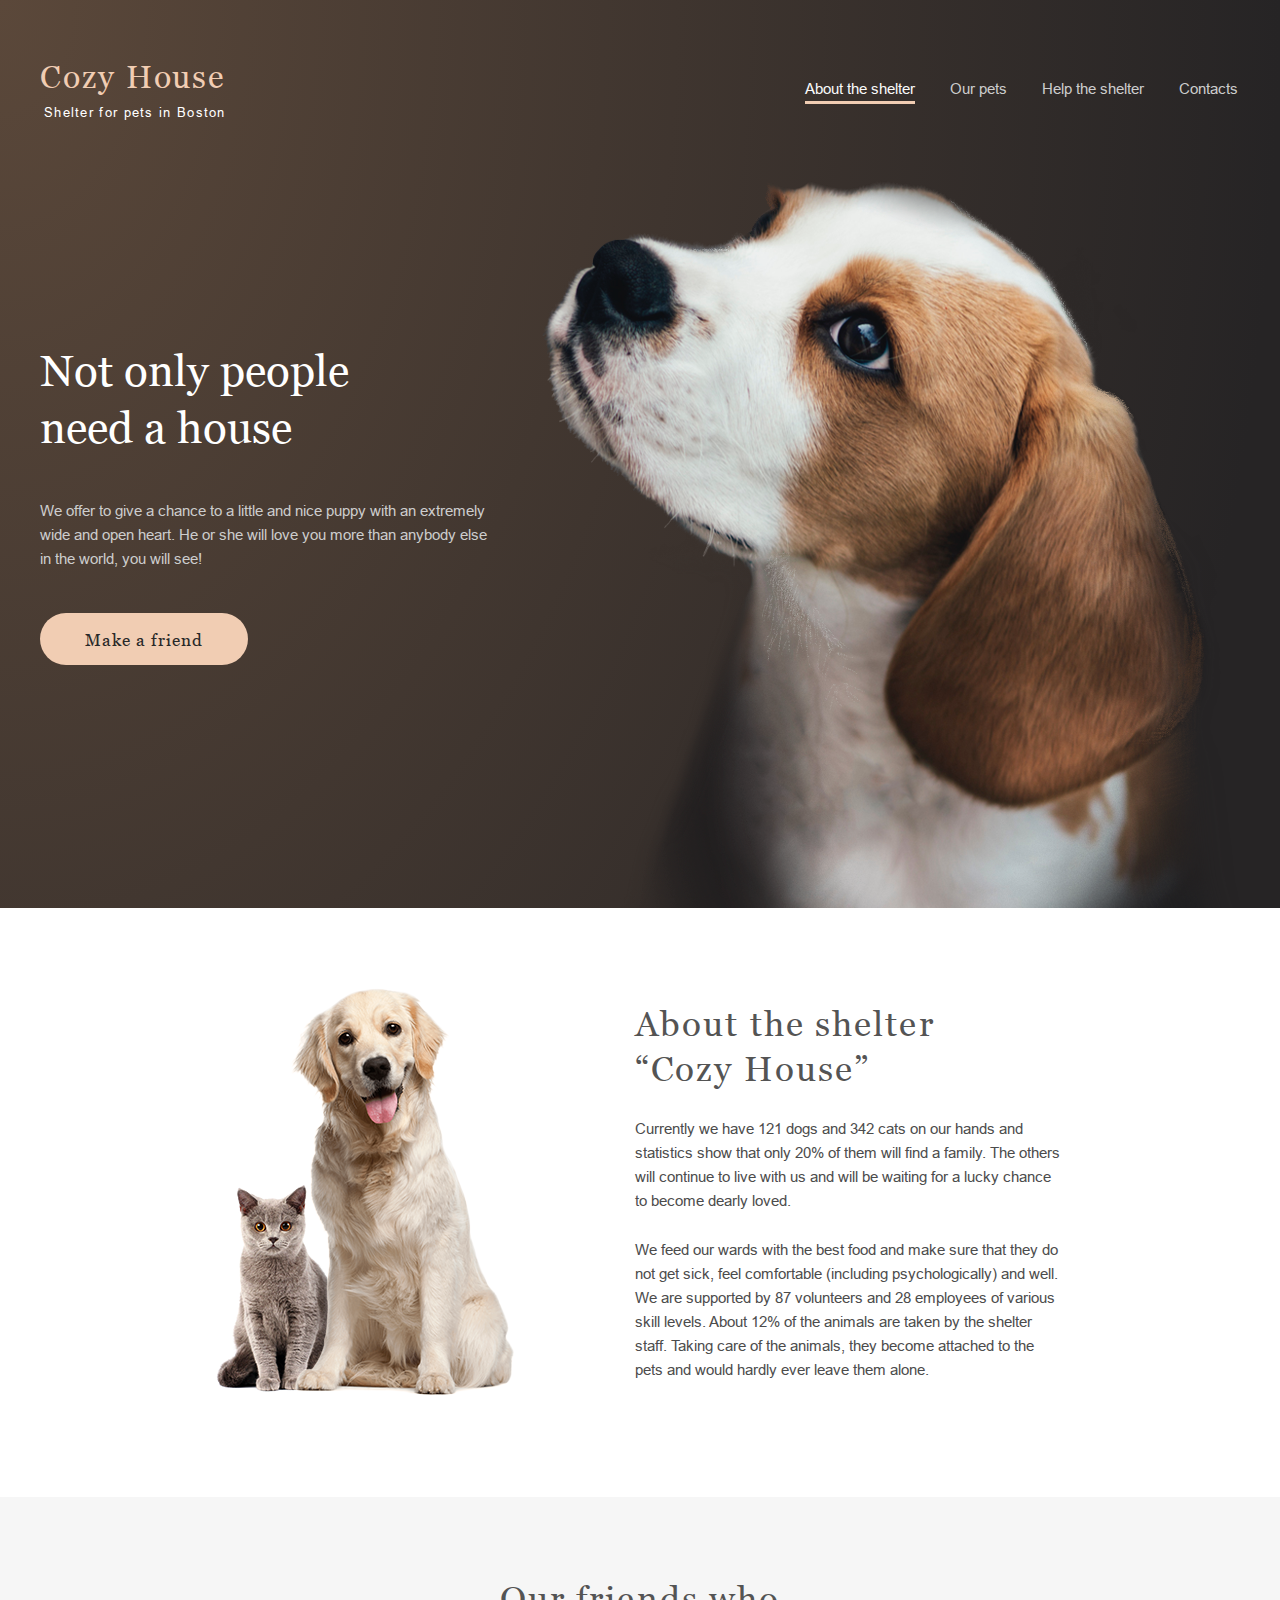
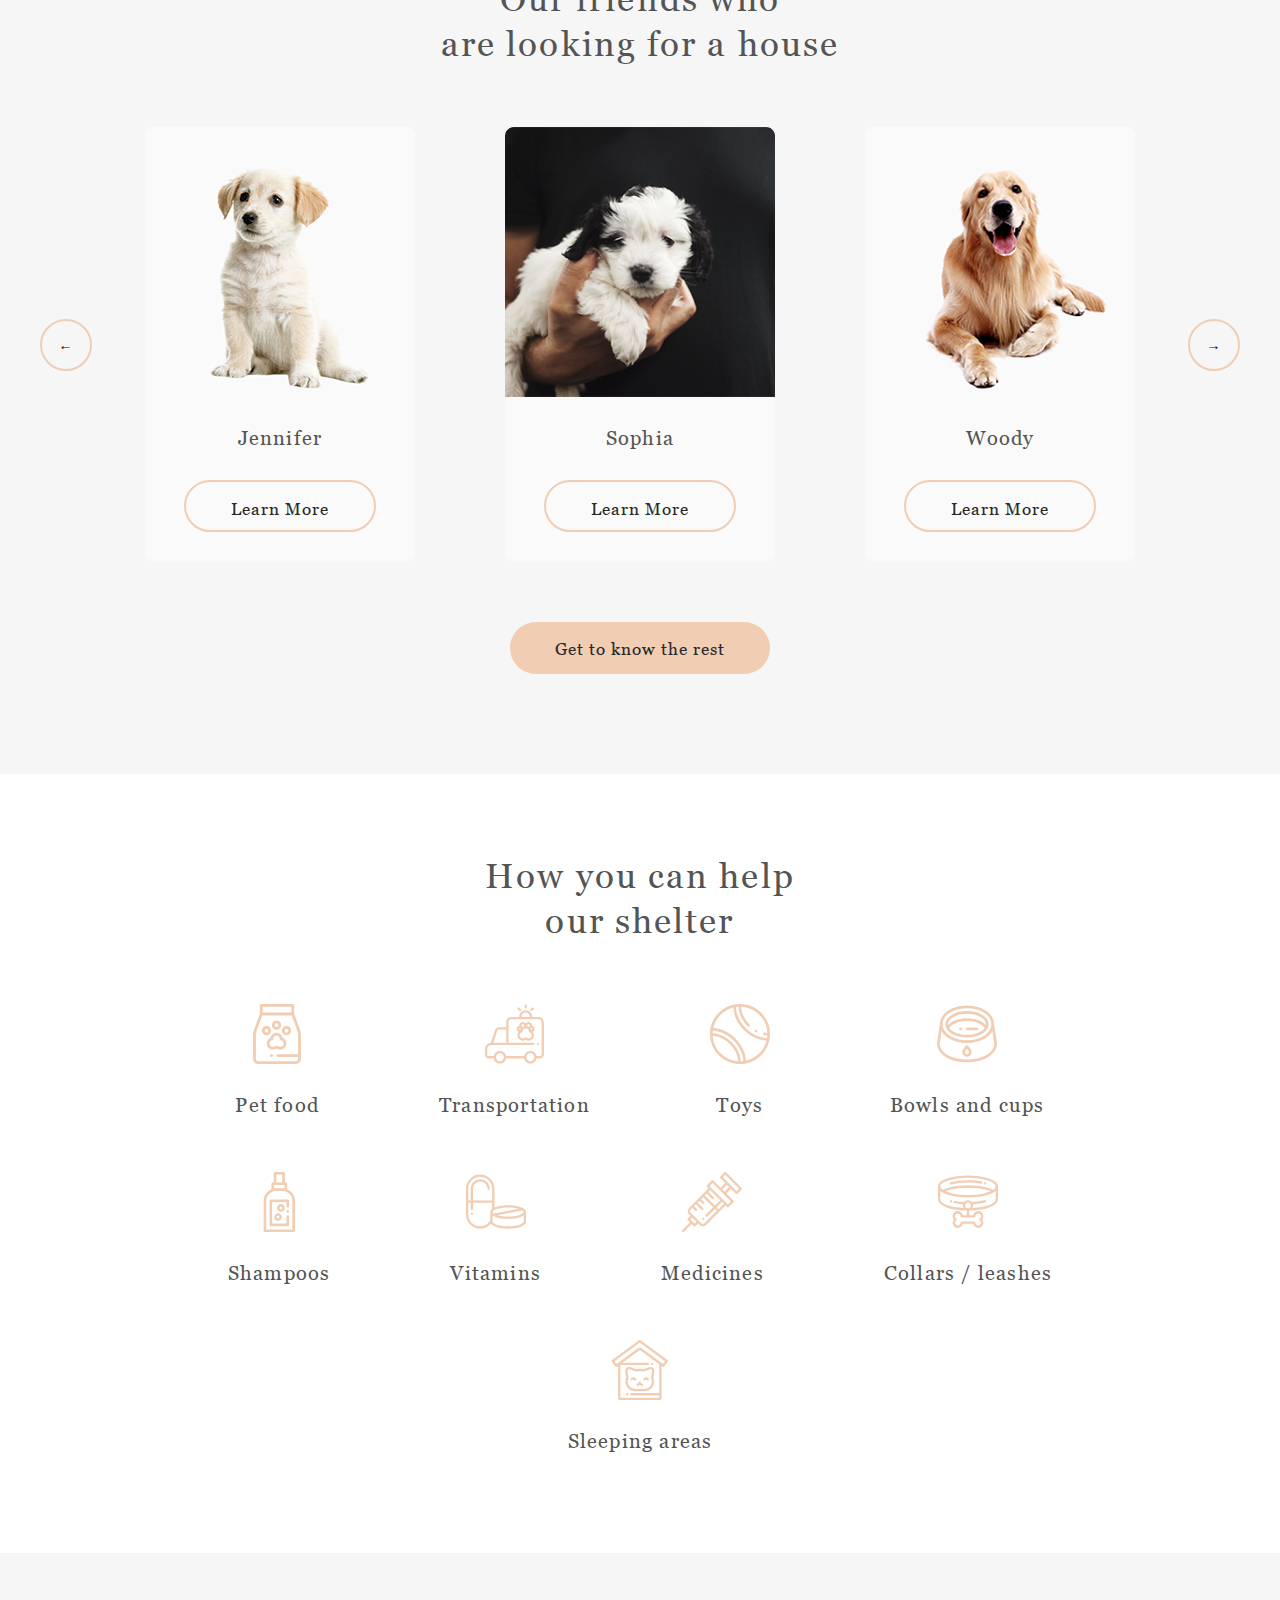
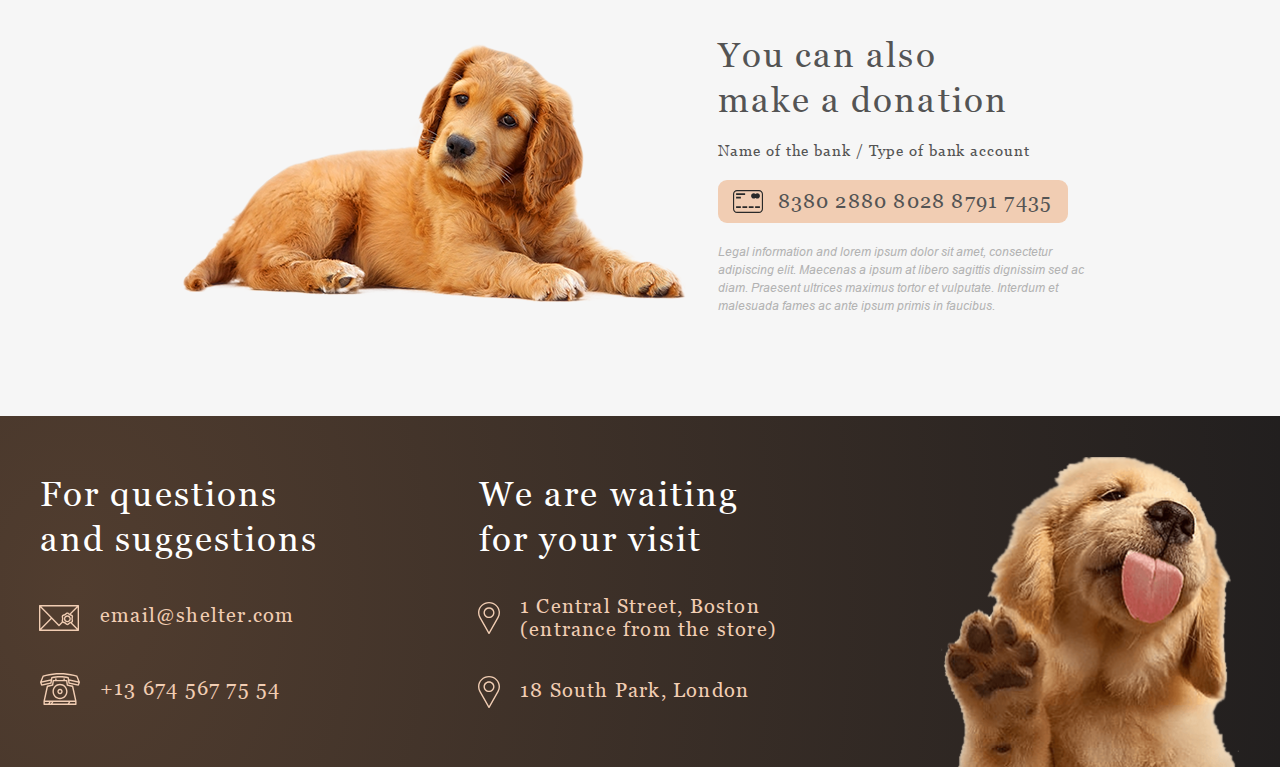
==== pages/main/index.html @ a03a04ea "feat: add style for slider" ====
<!doctype html>
<html lang="en">
<head>
    <meta charset="UTF-8">
    <meta name="viewport" content="width=device-width, initial-scale=1.0">
    <title>Shelter</title>
    <link rel="shortcut icon" href="../../assets/favicon.ico" type="image/x-icon">
    <link rel="stylesheet" href="../../SCSS/main.css">
</head>
<body>
<div class="page">
    <header class="header">
        <div class="logo">
            <a href="./index.html">
                <h1 class="logo__title">Cozy House</h1>
                <p class="logo__subtitle">Shelter for pets in Boston</p>
            </a>
        </div>
        <div class="burger">
            <span></span>
        </div>
        <nav class="nav-menu">
            <ul class="nav-menu__list">
                <li class="nav-menu__item paragraph-l nav-menu__item_active">
                    <a href="#"><p class="paragraph-l paragraph-mobile-menu">About the shelter</p></a>
                </li>
                <li class="nav-menu__item paragraph-l">
                    <a href="../pets/index.html"><p class="paragraph-l paragraph-mobile-menu">Our pets</p></a>
                </li>
                <li class="nav-menu__item paragraph-l">
                    <a href="#help-shelter"><p class="paragraph-l paragraph-mobile-menu">Help the shelter</p></a>
                </li>
                <li class="nav-menu__item paragraph-l">
                    <a href="#contacts"><p class="paragraph-l paragraph-mobile-menu">Contacts</p></a>
                </li>
            </ul>
        </nav>
    </header>
    <main class="main">
        <section class="not-only start-screen">
            <div class="wrapper not-only__container layout-2-column">
                <div class="content">
                    <h2 class="heading h3-mobile">Not only people<br>need a house</h2>
                    <p class="subheading paragraph-l">We offer to give a chance to a little and nice
                        puppy
                        with an extremely
                        wide and open heart. He or she will love you more than anybody else in the world, you will
                        see!</p>
                    <button onclick="window.location.href='../pets/index.html'" class="button">Make a friend</button>
                </div>
                <img src="../../assets/images/start-screen-puppy.png" alt="puppy" class="not-only__puppy"></div>
        </section>
        <section class="about" id="about">
            <div class="wrapper container layout-2-column">
                <img src="../../assets/images/about-pets.png" alt="pets" class="about__pets">
                <div class="content">
                    <h3 class="heading h3-mobile">About the shelter<br>“Cozy House”</h3>
                    <p class="subheading paragraph-l">Currently we have 121 dogs and 342 cats on our hands and
                        statistics show that only 20% of them will find a family. The others will continue to live with
                        us and will be waiting for a lucky chance to become dearly loved.</p>
                    <p class="subheading paragraph-l">We feed our wards with the best food and make sure that
                        they do not get sick, feel comfortable (including psychologically) and well. We are supported by
                        87 volunteers and 28 employees of various skill levels. About 12% of the animals are taken by
                        the shelter staff. Taking care of the animals, they become attached to the pets and would hardly
                        ever leave them alone.</p>
                </div>
            </div>
        </section>
        <section class="pets" id="our-pets">
            <div class="wrapper content">
                <h3 class="heading h3-mobile">Our friends who <br>are looking for a house</h3>
                <div class="slider">
                    <button class="arrow-left switch">←</button>
                    <div class="pets-container">
                        <div class="pets-cards"></div>
                    </div>
                    <button class="arrow-right switch">→</button>
                </div>
                <button onclick="window.location.href='../pets/index.html'" class="button">Get to know the rest</button>
            </div>
        </section>
        <section class="help">
            <div class="wrapper content" id="help-shelter">
                <h3 class="heading h3-mobile">How you can help
                    our shelter</h3>
                <ul class="help__list">
                    <li class="help__item">
                        <img src="../../assets/icons/pet-food.svg" alt="Pet foo" class="help__item-icon">
                        <h4 class="help__item-title">Pet food</h4>
                    </li>
                    <li class="help__item">
                        <img src="../../assets/icons/transportation.svg" alt="Transportation" class="help__item-icon">
                        <h4 class="help__item-title">Transportation</h4>
                    </li>
                    <li class="help__item">
                        <img src="../../assets/icons/toys.svg" alt="Toys" class="help__item-icon">
                        <h4 class="help__item-title">Toys</h4>
                    </li>
                    <li class="help__item">
                        <img src="../../assets/icons/bowls-and-cups.svg" alt="Bowls and cups" class="help__item-icon">
                        <h4 class="help__item-title">Bowls and cups</h4>
                    </li>
                    <li class="help__item">
                        <img src="../../assets/icons/shampoos.svg" alt="Shampoos" class="help__item-icon">
                        <h4 class="help__item-title">Shampoos</h4>
                    </li>
                    <li class="help__item">
                        <img src="../../assets/icons/vitamins.svg" alt="Vitamins" class="help__item-icon">
                        <h4 class="help__item-title">Vitamins</h4>
                    </li>
                    <li class="help__item">
                        <img src="../../assets/icons/medicines.svg" alt="Medicines" class="help__item-icon">
                        <h4 class="help__item-title">Medicines</h4>
                    </li>
                    <li class="help__item">
                        <img src="../../assets/icons/collars-or-leashes.svg" alt="Collars / leashes"
                             class="help__item-icon">
                        <h4 class="help__item-title">Collars / leashes</h4>
                    </li>
                    <li class="help__item">
                        <img src="../../assets/icons/sleeping-area.svg" alt="Sleeping areas" class="help__item-icon">
                        <h4 class="help__item-title">Sleeping areas</h4>
                    </li>
                </ul>
            </div>
        </section>
        <section class="donation">
            <div class="wrapper container layout-2-column">
                <img src="../../assets/images/donation-dog.png" alt="dog" class="donation__puppy">
                <div class="content">
                    <h3 class="heading h3-mobile">You can also make a donation</h3>
                    <h5 class="subheading">Name of the bank / Type of bank account</h5>
                    <a href="#">
                        <div class="credit-card">
                            <img src="../../assets/icons/credit-card.svg" alt="credit-card" class="credit-card__svg">
                            <h4 class="credit-card__number">8380 2880 8028 8791 7435</h4>
                        </div>
                    </a>
                    <p class="description paragraph-s">Legal information and lorem ipsum dolor sit amet,
                        consectetur adipiscing elit. Maecenas a ipsum at libero sagittis dignissim sed ac diam. Praesent
                        ultrices maximus tortor et vulputate. Interdum et malesuada fames ac ante ipsum primis in
                        faucibus.</p>
                </div>
            </div>
        </section>
    </main>
    <footer class="footer">
        <div class="wrapper container">
            <div class="contacts" id="contacts">
                <h3 class="title h3-mobile">For questions and suggestions</h3>
                <a href="mailto:email@shelter.com" class="mail__address">
                    <div class="mail">
                        <h4 class="mail__address-text">email@shelter.com</h4>
                    </div>
                </a>
                <a href="tel:+136745677554" class="phone__number">
                    <div class="phone">
                        <h4 class="phone__number-text">+13 674 567 75 54</h4>
                    </div>
                </a>
            </div>
            <div class="locations">
                <h3 class="title h3-mobile">We are waiting for your visit</h3>
                <a href="https://www.google.by/maps/place/1+Central+St,+Boston,+MA+02109,+USA/@42.3585519,-71.056915,17z/data=!3m1!4b1!4m5!3m4!1s0x89e370868bc2ce7b:0x82fa7db94f5fea9e!8m2!3d42.3585519!4d-71.0547263"
                   target="_blank">
                    <div class="boston">
                        <h4 class="address">1 Central Street, Boston (entrance from the store)</h4>
                    </div>
                </a>
                <a href="https://www.google.by/maps/place/South+Park+Court,+18+S+Park+Rd,+London+SW19+8TD,+UK/@51.4202192,-0.2023407,17z/data=!3m1!4b1!4m5!3m4!1s0x487608baa7401b31:0x873a95ca58e122b2!8m2!3d51.4202192!4d-0.200152"
                   target="_blank">
                    <div class="london">
                        <h4 class="address">18 South Park, London</h4>
                    </div>
                </a>
            </div>
            <img class="footer__puppy" src="../../assets/images/footer-puppy.png" alt="puppy">
        </div>
    </footer>
</div>
<script type="module" src="script.js"></script>
</body>
</html>
---- SCSS/main.css ----
.header.our-pets .burger.burger_open span, .header.our-pets .burger.burger_open:before, .header.our-pets .burger.burger_open:after, .donation .credit-card:hover, .pets-cards .pets-card:hover .button, .header .nav-menu__item_active, .header .nav-menu__item:hover, .switch:hover, .button:hover {
  transition: all 0.3s ease-in-out;
}

* {
  padding: 0;
  margin: 0;
  border: 0;
}

*, *:before, *:after {
  -moz-box-sizing: border-box;
  -webkit-box-sizing: border-box;
  box-sizing: border-box;
}

:focus, :active {
  outline: none;
}

a:focus, a:active {
  outline: none;
}

nav, footer, header, aside {
  display: block;
}

html, body {
  height: 100%;
  width: 100%;
  line-height: 1;
  font-size: 10px;
  -ms-text-size-adjust: 100%;
  -moz-text-size-adjust: 100%;
  -webkit-text-size-adjust: 100%;
}

input, button, textarea {
  font-family: inherit;
}

input::-ms-clear {
  display: none;
}

button {
  cursor: pointer;
}

button::-moz-focus-inner {
  padding: 0;
  border: 0;
}

a, a:visited {
  text-decoration: none;
}

a:hover {
  text-decoration: none;
}

ul li {
  list-style: none;
}

img {
  vertical-align: top;
}

h1, h2, h3, h4, .switch.switch-slider, h5, h6 {
  font-size: inherit;
  font-weight: inherit;
}

@font-face {
  font-family: "Georgia Regular";
  src: url("../assets/fonts/Georgia.eot");
  src: url("../assets/fonts/Georgia.eot?#iefix") format("embedded-opentype"), url("../assets/fonts/Georgia.woff") format("woff"), url("../assets/fonts/Georgia.ttf") format("truetype");
  font-weight: normal;
  font-style: normal;
}
@font-face {
  font-family: "Arial";
  src: url("../assets/fonts/Arial-ItalicMT.eot");
  src: local("Arial Italic"), local("Arial-ItalicMT"), url("../assets/fonts/Arial-ItalicMT.eot?#iefix") format("embedded-opentype"), url("../assets/fonts/Arial-ItalicMT.woff") format("woff"), url("../assets/fonts/Arial-ItalicMT.ttf") format("truetype");
  font-weight: normal;
  font-style: italic;
}
@font-face {
  font-family: "Arial";
  src: url("../assets/fonts/ArialMT.eot");
  src: local("Arial"), local("ArialMT"), url("../assets/fonts/ArialMT.eot?#iefix") format("embedded-opentype"), url("../assets/fonts/ArialMT.woff") format("woff"), url("../assets/fonts/ArialMT.ttf") format("truetype");
  font-weight: normal;
  font-style: normal;
}
h2 {
  color: #C4C4C4;
  font-size: 4.4rem;
  font-style: normal;
  font-weight: normal;
  line-height: 130%;
}

h3 {
  color: #545454;
  font-size: 3.5rem;
  font-style: normal;
  font-weight: normal;
  line-height: 45px;
}

@media screen and (max-width: 400px) {
  .h3-mobile {
    font-size: 2.5rem;
    font-style: normal;
    font-weight: normal;
    line-height: 130%;
    text-align: center;
  }
}

h4, .switch.switch-slider {
  font-size: 2rem;
  font-style: normal;
  font-weight: normal;
  line-height: 115%;
}

h5 {
  font-size: 1.5rem;
  font-style: normal;
  font-weight: normal;
  line-height: 110%;
}

.h5-modal-window {
  font-size: 1.5rem;
  font-style: normal;
  font-weight: normal;
  line-height: 110%;
}

.paragraph-l {
  font-family: Arial, sans-serif;
  letter-spacing: 0;
  font-size: 1.5rem;
  font-style: normal;
  font-weight: normal;
  line-height: 160%;
}
@media screen and (max-width: 500px) {
  .paragraph-l {
    text-align: center;
  }
}

.paragraph-s {
  font-family: "Arial", sans-serif;
  font-style: italic;
  font-size: 1.2rem;
  font-style: italic;
  font-weight: normal;
  line-height: 150%;
}

@media screen and (max-width: 767px) {
  .paragraph-mobile-menu {
    font-size: 3.2rem;
    font-style: normal;
    font-weight: normal;
    line-height: 160%;
    font-family: "Arial", sans-serif;
  }
}

.logo__title {
  font-size: 3.2rem;
  font-style: normal;
  font-weight: normal;
  line-height: 110%;
}

.logo__subtitle {
  font-family: "Arial", sans-serif;
  letter-spacing: 0.1em;
  font-size: 1.3rem;
  font-style: normal;
  font-weight: normal;
  line-height: 15px;
}

@media screen and (max-width: 500px) {
  .credit-card {
    font-size: 15px;
    line-height: 110%;
  }
}

@media screen and (max-width: 500px) {
  .help__item-title {
    font-size: 15px;
    line-height: 110%;
  }
}

html {
  scroll-behavior: smooth;
  background: #FFFFFF;
}

.page.page-shadow:before {
  content: "";
  display: block;
  width: 100vw;
  height: inherit;
  position: absolute;
  top: 0;
  left: 0;
  z-index: 1;
  background-color: rgba(41, 41, 41, 0.6);
}

*, *:before, *:after {
  font-family: "Georgia Regular", sans-serif;
  letter-spacing: 0.06em;
}

img {
  max-width: 100%;
  height: auto;
}

a {
  color: inherit;
}

body {
  max-width: 1280px;
  margin: 0 auto;
}

.wrapper {
  margin: 0 40px;
}
@media screen and (max-width: 778px) {
  .wrapper {
    margin: 0 30px;
  }
}
@media screen and (max-width: 500px) {
  .wrapper {
    margin: 0 10px;
  }
}

.logo__title {
  color: #F1CDB3;
  margin-bottom: 10px;
}
.logo__subtitle {
  display: flex;
  justify-content: "";
  align-items: center;
  gap: 0px;
  color: #FFFFFF;
  padding-left: 4px;
}

.button {
  padding: 16px 45px;
  height: 52px;
  border-radius: 100px;
  border: 0;
  background: #F1CDB3;
  font-size: 1.7rem;
  line-height: 130%;
  letter-spacing: 0.06em;
  color: #292929;
}
.button:hover {
  background: #FDDCC4;
}

.button_transparent {
  background: rgba(255, 255, 255, 0);
  border: 2px solid #F1CDB3;
}

.switch {
  padding: 0;
  width: 52px;
  height: 52px;
  border: 2px solid #F1CDB3;
  border-radius: 100px;
  background: rgba(255, 255, 255, 0);
  font-size: 1.4rem;
}
.switch:hover {
  background: #FDDCC4;
}
.switch_active {
  cursor: default;
  background: #F1CDB3;
}
.switch_active:hover {
  background: #F1CDB3;
}
.switch_inactive {
  color: #CDCDCD;
  border-color: #CDCDCD;
  cursor: default;
}
.switch_inactive:hover {
  background: none;
}

.header {
  position: absolute;
  display: flex;
  justify-content: space-between;
  align-items: center;
  gap: 0px;
  max-width: 1200px;
  width: calc(100% - 60px);
  margin: 60px 0 0 40px;
  color: #CDCDCD;
}
@media screen and (max-width: 767px) {
  .header {
    width: calc(100% - 63px);
  }
}
.header .logo {
  z-index: 10;
}
.header .burger {
  display: none;
}
@media screen and (max-width: 768px) {
  .header {
    margin: 30px 0 30px 30px;
  }
}
@media screen and (max-width: 767px) {
  .header .burger {
    display: block;
    position: relative;
    width: 30px;
    height: 22px;
    z-index: 50;
    cursor: pointer;
    transition: all 0.3s ease-in-out;
  }
  .header .burger span, .header .burger:before, .header .burger:after {
    position: absolute;
    width: 100%;
    height: 2px;
    background-color: #F1CDB3;
    transition: all 0.3s ease-in-out;
  }
  .header .burger span {
    left: 0;
    top: 10px;
  }
  .header .burger:before, .header .burger:after {
    content: "";
  }
  .header .burger:before {
    top: 0;
  }
  .header .burger:after {
    bottom: 0;
  }
  .header .burger:hover:before {
    top: 2px;
  }
  .header .burger:hover:after {
    bottom: 2px;
  }
  .header .burger_open {
    transform: rotate(90deg);
  }
}
@media screen and (max-width: 500px) {
  .header {
    margin: 30px 0 30px 10px;
  }
}
@media screen and (max-width: 767px) {
  .header .nav-menu {
    position: fixed;
    top: 0;
    z-index: 3;
    right: -100%;
    max-width: 320px;
    width: 100%;
    height: 100%;
    background: #292929;
    transition: all 0.5s ease-in-out;
  }
  .header .nav-menu_open {
    right: 0;
  }
}
.header .nav-menu__list {
  display: flex;
  justify-content: "";
  align-items: "";
  gap: 35px;
  margin: 0 2px 0 0;
}
@media screen and (max-width: 768px) {
  .header .nav-menu__list {
    margin: -1px 2px 0 0;
  }
}
@media screen and (max-width: 767px) {
  .header .nav-menu__list {
    padding-top: 248px;
    flex-direction: column;
    align-items: center;
    gap: 40px;
  }
}
.header .nav-menu__item_active, .header .nav-menu__item:hover {
  color: #FAFAFA;
}
.header .nav-menu__item_active {
  border-bottom: 3px solid #F1CDB3;
}

.not-only {
  background: radial-gradient(100% 215.42% at 0% 0%, #5B483A 0%, #262425 100%), #211F20;
  padding-top: 180px;
  margin-bottom: 80px;
}
@media screen and (max-width: 1000px) {
  .not-only {
    padding-top: 150px;
  }
}
@media screen and (max-width: 500px) {
  .not-only {
    margin-bottom: 42px;
  }
}
.not-only__container {
  display: flex;
  justify-content: space-between;
  align-items: normal;
  gap: 0px;
}
@media screen and (max-width: 1000px) {
  .not-only__container {
    flex-direction: column;
    gap: 100px;
    align-items: center;
  }
}
@media screen and (max-width: 320px) {
  .not-only__container {
    gap: 110px;
  }
}
.not-only__container .content {
  margin-top: 163px;
  max-width: 460px;
}
.not-only__container .content .heading {
  color: #FFFFFF;
  letter-spacing: 0;
}
@media screen and (max-width: 1000px) {
  .not-only__container .content .heading {
    margin-left: -153px;
  }
}
@media screen and (max-width: 758px) {
  .not-only__container .content .heading {
    margin-left: 0;
  }
}
@media screen and (max-width: 320px) {
  .not-only__container .content .heading {
    letter-spacing: 0.06em;
  }
}
.not-only__container .content .subheading {
  color: #CDCDCD;
  margin: 42px 0;
}
@media screen and (max-width: 320px) {
  .not-only__container .content .subheading {
    margin: 41px 0 42px 0;
  }
}
@media screen and (max-width: 1000px) {
  .not-only__container .content {
    margin: 0;
    display: flex;
    justify-content: "";
    align-items: center;
    gap: 0px;
    flex-direction: column;
  }
}
.not-only__puppy {
  width: 58.1666666667%;
}
@media screen and (max-width: 1000px) {
  .not-only__puppy {
    margin-left: 140px;
    width: 100%;
    max-width: 569px;
    max-height: 593px;
  }
}
@media screen and (max-width: 767px) {
  .not-only__puppy {
    margin-left: 15px;
  }
}
@media screen and (max-width: 450px) {
  .not-only__puppy {
    max-width: 255px;
    max-height: 271.77px;
    margin-left: 38px;
  }
}

.about {
  margin-bottom: 90px;
}
@media screen and (max-width: 768px) {
  .about {
    margin-bottom: 100px;
  }
}
@media screen and (max-width: 500px) {
  .about {
    margin-bottom: 42.4px;
  }
}

.about .container {
  display: flex;
  justify-content: center;
  align-items: "";
  gap: 120px;
}
@media screen and (max-width: 980px) {
  .about .container {
    flex-direction: column-reverse;
    align-items: center;
    gap: 55px;
  }
}
@media screen and (max-width: 500px) {
  .about .container {
    gap: 19px;
  }
}
.about__pets {
  max-width: 300px;
  max-height: 408px;
}
@media screen and (max-width: 500px) {
  .about__pets {
    max-width: 260px;
    max-height: 353.6px;
  }
}
.about .content {
  display: flex;
  justify-content: normal;
  align-items: normal;
  gap: 0px;
  flex-direction: column;
  max-width: 430px;
  padding-top: 14px;
}
@media screen and (max-width: 850px) {
  .about .content {
    padding: 0;
  }
}
@media screen and (max-width: 320px) {
  .about .content {
    max-width: 270px;
  }
  .about .content .paragraph-l {
    text-align: justify;
  }
}
.about .heading {
  color: #545454;
  margin-bottom: 25px;
}
.about .subheading {
  color: #4C4C4C;
  margin-bottom: 25px;
}
@media screen and (max-width: 500px) {
  .about .subheading {
    margin-bottom: 22px;
  }
}

.pets {
  padding: 80px 0 100px;
  background: #F6F6F6;
}
@media screen and (max-width: 500px) {
  .pets {
    padding: 42px 0 45px;
  }
}
.pets .content {
  display: flex;
  justify-content: center;
  align-items: center;
  gap: 60px;
  flex-direction: column;
}
@media screen and (max-width: 500px) {
  .pets .content {
    gap: 41px;
  }
}
.pets .heading {
  text-align: center;
}
.pets .slider {
  width: 100%;
  display: flex;
  justify-content: space-between;
  align-items: center;
  gap: 0px;
}
@media screen and (max-width: 500px) {
  .pets .slider {
    flex-wrap: wrap;
    justify-content: center;
    row-gap: 20px;
    column-gap: 80px;
  }
  .pets .slider .pets-card {
    order: 5;
  }
  .pets .slider .arrow-left {
    order: 3;
  }
  .pets .slider .arrow-right {
    order: 4;
  }
}

.pets-container {
  position: relative;
  width: 990px;
  overflow: hidden;
}
@media screen and (max-width: 1100px) {
  .pets-container {
    width: 81.5%;
  }
}
@media screen and (max-width: 500px) {
  .pets-container {
    width: 100%;
  }
}

.pets-cards {
  display: flex;
  justify-content: space-between;
  align-items: center;
  gap: 90px;
}
@media screen and (max-width: 1100px) {
  .pets-cards {
    gap: 39px;
  }
}
@media screen and (max-width: 767px) {
  .pets-cards {
    justify-content: center;
  }
}
.pets-cards .pets-card {
  width: 270px;
  height: 435px;
  flex-shrink: 0;
  display: flex;
  justify-content: center;
  align-items: center;
  gap: 30px;
  flex-direction: column;
  background: #FAFAFA;
  border-radius: 9px;
}
@media screen and (max-width: 1100px) {
  .pets-cards .pets-card:last-child {
    display: none;
  }
}
@media screen and (max-width: 767px) {
  .pets-cards .pets-card:nth-last-child(2) {
    display: none;
  }
}
.pets-cards .pets-card:hover {
  box-shadow: 0 2px 35px 14px rgba(13, 13, 13, 0.04);
  background: #FFFFFF;
}
.pets-cards .pets-card:hover .button {
  background: #FDDCC4;
}
.pets-cards .pets-card__name {
  color: #545454;
}
.pets-cards .pets-card .button_transparent {
  margin-bottom: 30px;
}

.help .content {
  margin-top: 80px;
  margin-bottom: 100px;
  display: flex;
  justify-content: "";
  align-items: center;
  gap: 0px;
  flex-direction: column;
}
@media screen and (max-width: 500px) {
  .help .content {
    margin-top: 40px;
    margin-bottom: 42px;
  }
}
.help .heading {
  max-width: 310px;
  color: #545454;
  margin-bottom: 60px;
  text-align: center;
}
@media screen and (max-width: 500px) {
  .help .heading {
    max-width: 250px;
    margin-bottom: 42px;
  }
}
.help__list {
  display: flex;
  justify-content: center;
  align-items: normal;
  gap: 0px;
  column-gap: 120px;
  row-gap: 55px;
  flex-wrap: wrap;
  max-width: 1030px;
}
@media screen and (max-width: 1270px) {
  .help__list {
    margin: 0 15px;
  }
}
@media screen and (max-width: 850px) {
  .help__list {
    column-gap: 60px;
  }
}
@media screen and (max-width: 500px) {
  .help__list {
    gap: 30px;
    margin: 0 0 0 5px;
    justify-content: flex-start;
  }
}
.help__item {
  display: flex;
  justify-content: "";
  align-items: center;
  gap: 0px;
  flex-direction: column;
}
@media screen and (max-width: 1270px) {
  .help__item {
    width: 170px;
  }
}
@media screen and (max-width: 500px) {
  .help__item {
    width: 130px;
    height: 87px;
  }
}
.help__item-icon {
  width: 60px;
  height: 60px;
  margin-bottom: 30px;
}
@media screen and (max-width: 500px) {
  .help__item-icon {
    width: 50px;
    height: 50px;
    margin-bottom: 20px;
  }
}
.help__item-title {
  color: #545454;
}
@media screen and (max-width: 500px) {
  .help__item-title {
    font-size: 15px;
    line-height: 110%;
  }
}

.donation {
  background: #F6F6F6;
  padding-top: 80px;
  padding-bottom: 101px;
}
@media screen and (max-width: 500px) {
  .donation {
    padding-top: 40px;
    padding-bottom: 42px;
  }
}

.donation .container {
  display: flex;
  justify-content: center;
  align-items: center;
  gap: 30px;
}
@media screen and (max-width: 980px) {
  .donation .container {
    flex-direction: column-reverse;
  }
}
@media screen and (max-width: 850px) {
  .donation .container {
    gap: 60px;
  }
}
@media screen and (max-width: 500px) {
  .donation .container {
    gap: 42px;
  }
}
.donation__puppy {
  max-width: 505px;
  max-height: 261px;
}
@media screen and (max-width: 760px) {
  .donation__puppy {
    max-width: 81.25vw;
  }
}
.donation .content {
  max-width: 380px;
  display: flex;
  justify-content: "";
  align-items: "";
  gap: 20px;
  flex-direction: column;
}
@media screen and (max-width: 320px) {
  .donation .content {
    align-items: center;
  }
}
.donation .heading {
  color: #545454;
  max-width: 300px;
}
@media screen and (max-width: 320px) {
  .donation .heading {
    max-width: 225px;
    margin-left: 3px;
  }
}
.donation .subheading {
  color: #545454;
}
@media screen and (max-width: 500px) {
  .donation .subheading {
    letter-spacing: 0;
    line-height: 160%;
  }
}
.donation .credit-card {
  max-width: 350px;
  display: flex;
  justify-content: "";
  align-items: "";
  gap: 15px;
  background: #F1CDB3;
  padding: 10px 15px;
  border-radius: 9px;
}
.donation .credit-card:hover {
  background: #FDDCC4;
}
@media screen and (max-width: 500px) {
  .donation .credit-card a {
    display: flex;
    justify-content: center;
    align-items: center;
    gap: 0px;
  }
}
.donation .description {
  color: #B2B2B2;
  letter-spacing: normal;
}
@media screen and (max-width: 500px) {
  .donation .description {
    text-align: justify;
    padding: 0 5px;
    width: 290px;
  }
}

.credit-card__svg {
  width: 30px;
  height: 23px;
}
.credit-card__number {
  color: #545454;
}
@media screen and (max-width: 500px) {
  .credit-card__number {
    font-size: 15px;
    line-height: 110%;
    display: flex;
    justify-content: center;
    align-items: center;
    gap: 0px;
  }
}

.footer {
  background: radial-gradient(110.67% 538.64% at 5.73% 50%, #513D2F 0%, #1A1A1C 100%), #211F20;
  padding-top: 41px;
}
@media screen and (max-width: 850px) {
  .footer {
    padding-top: 30px;
  }
}
.footer .container {
  display: grid;
  justify-content: space-between;
  grid-template-columns: 300px 320px 300px;
  grid-template-areas: "contacts location puppy";
}
@media screen and (max-width: 990px) {
  .footer .container {
    grid-template-rows: 234px 1fr;
    grid-template-columns: 1fr 1fr;
    grid-template-areas: "contacts location" "puppy    puppy";
    justify-items: center;
    column-gap: 60px;
    row-gap: 65px;
  }
}
@media screen and (max-width: 850px) {
  .footer .container {
    padding: 0;
    margin: 0 64px;
    column-gap: 40px;
  }
}
@media screen and (max-width: 767px) {
  .footer .container {
    grid-template-rows: 208px 222px 1fr;
    grid-template-columns: 1fr;
    grid-template-areas: "contacts " "location" "puppy ";
    row-gap: 40px;
    column-gap: 0;
    margin: 0 10px;
  }
}
.footer .contacts,
.footer .locations {
  display: flex;
  flex-direction: column;
  gap: 42px;
  margin-top: 15px;
  max-height: 234px;
  max-width: 93.75vw;
}
@media screen and (max-width: 850px) {
  .footer .contacts,
.footer .locations {
    margin: 0;
    gap: 42px;
  }
}
.footer .contacts {
  grid-area: contacts;
  max-width: 300px;
}
.footer .locations {
  grid-area: location;
  gap: 33px;
  max-width: 305px;
  max-height: 218px;
}
@media screen and (max-width: 850px) {
  .footer .locations {
    gap: 32px;
  }
}
@media screen and (max-width: 500px) {
  .footer .locations {
    display: flex;
    justify-content: space-between;
    align-items: flex-start;
    gap: 0px;
  }
  .footer .locations .address {
    margin-left: 1px;
  }
}
.footer .locations .title {
  margin-left: -1px;
}
@media screen and (max-width: 320px) {
  .footer .locations .title {
    max-width: 270px;
    margin-left: 15px;
  }
}
.footer__puppy {
  max-width: 300px;
  grid-area: puppy;
}
@media screen and (max-width: 990px) {
  .footer__puppy {
    grid-column-start: span 2;
  }
}
@media screen and (max-width: 500px) {
  .footer__puppy {
    max-width: 260px;
  }
}
.footer .title {
  color: #FFFFFF;
}
.footer .mail,
.footer .phone,
.footer .boston,
.footer .london {
  display: flex;
  gap: 20px;
}
@media screen and (max-width: 320px) {
  .footer .mail,
.footer .phone,
.footer .boston,
.footer .london {
    justify-content: center;
  }
}
@media screen and (max-width: 320px) {
  .footer .boston {
    margin: -2px -2px 0 0;
  }
}
.footer .mail__address-text,
.footer .phone__number-text,
.footer .address {
  color: #F1CDB3;
  position: relative;
}
.footer .locations__icon {
  width: 22px;
  height: 32px;
}

.mail__address-text,
.phone__number-text {
  padding-left: 60px;
}
.mail__address-text:before,
.phone__number-text:before {
  content: "";
  width: 40px;
  height: 32px;
  display: inline-block;
  position: absolute;
}

@media screen and (max-width: 320px) {
  .mail__address-text {
    margin-top: 2px;
  }
}
.mail__address-text:before {
  background: url("../assets/icons/icon-email.svg") no-repeat;
  left: -1px;
  top: -2px;
}
@media screen and (max-width: 320px) {
  .mail__address-text:before {
    top: -4px;
  }
}

.phone__number-text {
  padding-top: 8px;
}
.phone__number-text:before {
  background: url("../assets/icons/icon-phone.svg") no-repeat;
  left: 0;
  top: 4px;
}
@media screen and (max-width: 320px) {
  .phone__number-text:before {
    top: 2px;
  }
}

.address {
  padding-left: 40px;
}
.address:before {
  content: "";
  background: url("../assets/icons/icon-marker.svg") no-repeat;
  width: 40px;
  height: 32px;
  display: inline-block;
  position: absolute;
  left: -2px;
  top: 7px;
}

.london .address {
  margin-top: 5px;
}
.london .address:before {
  top: -3px;
}

.header.our-pets {
  position: fixed;
  color: #545454;
  padding: 30px 40px;
  max-width: 1280px;
  width: 100%;
  background: #FFFFFF;
  margin: 0;
  top: 0;
  z-index: 2;
}
@media screen and (max-width: 768px) {
  .header.our-pets {
    padding: 30px;
  }
}
@media screen and (max-width: 767px) {
  .header.our-pets {
    color: #CDCDCD;
  }
}
@media screen and (max-width: 320px) {
  .header.our-pets {
    padding: 30px 53px 30px 10px;
  }
}
.header.our-pets .logo__title {
  color: #545454;
}
.header.our-pets .logo__subtitle,
.header.our-pets .nav-menu__item_active {
  color: #292929;
}
@media screen and (max-width: 767px) {
  .header.our-pets .nav-menu__item_active {
    color: #FAFAFA;
  }
}
.header.our-pets .nav-menu__item:hover {
  color: #292929;
}
.header.our-pets .burger span, .header.our-pets .burger:before, .header.our-pets .burger:after {
  background-color: #000000;
}
.header.our-pets .burger.burger_open span, .header.our-pets .burger.burger_open:before, .header.our-pets .burger.burger_open:after {
  background-color: #F1CDB3;
}

.main.our-pets {
  background: #F6F6F6;
  margin-top: 120px;
}
.main.our-pets .wrapper {
  display: flex;
  justify-content: center;
  align-items: center;
  flex-direction: column;
}
.main.our-pets .heading {
  text-align: center;
  padding-top: 80px;
  max-width: 400px;
  margin-bottom: 59px;
}
@media screen and (max-width: 768px) {
  .main.our-pets .heading {
    margin-bottom: 30px;
  }
}
@media screen and (max-width: 320px) {
  .main.our-pets .heading {
    padding-top: 42px;
    margin-bottom: 41px;
  }
}
.main.our-pets .content {
  padding-bottom: 100px;
}
@media screen and (max-width: 768px) {
  .main.our-pets .content {
    padding-bottom: 77px;
  }
}
@media screen and (max-width: 320px) {
  .main.our-pets .content {
    padding-bottom: 44px;
  }
}
.main.our-pets .pets-cards {
  display: flex;
  flex-wrap: wrap;
  row-gap: 30px;
  column-gap: 0;
  justify-content: space-between;
  margin-bottom: 60px;
  width: 100%;
}
@media screen and (max-width: 768px) {
  .main.our-pets .pets-cards {
    width: 82%;
    margin: 0 auto 40px;
  }
  .main.our-pets .pets-cards .pets-card:nth-last-child(2) {
    display: none;
  }
}
@media screen and (max-width: 758px) {
  .main.our-pets .pets-cards {
    justify-content: center;
  }
}
@media screen and (max-width: 320px) {
  .main.our-pets .pets-cards .pets-card:nth-last-child(3),
.main.our-pets .pets-cards .pets-card:nth-last-child(4),
.main.our-pets .pets-cards .pets-card:nth-last-child(5) {
    display: none;
  }
}
.main.our-pets .slider-navigation {
  display: flex;
  justify-content: center;
  gap: 20px;
}
@media screen and (max-width: 400px) {
  .main.our-pets .slider-navigation {
    gap: 10px;
  }
}

/*# sourceMappingURL=main.css.map */
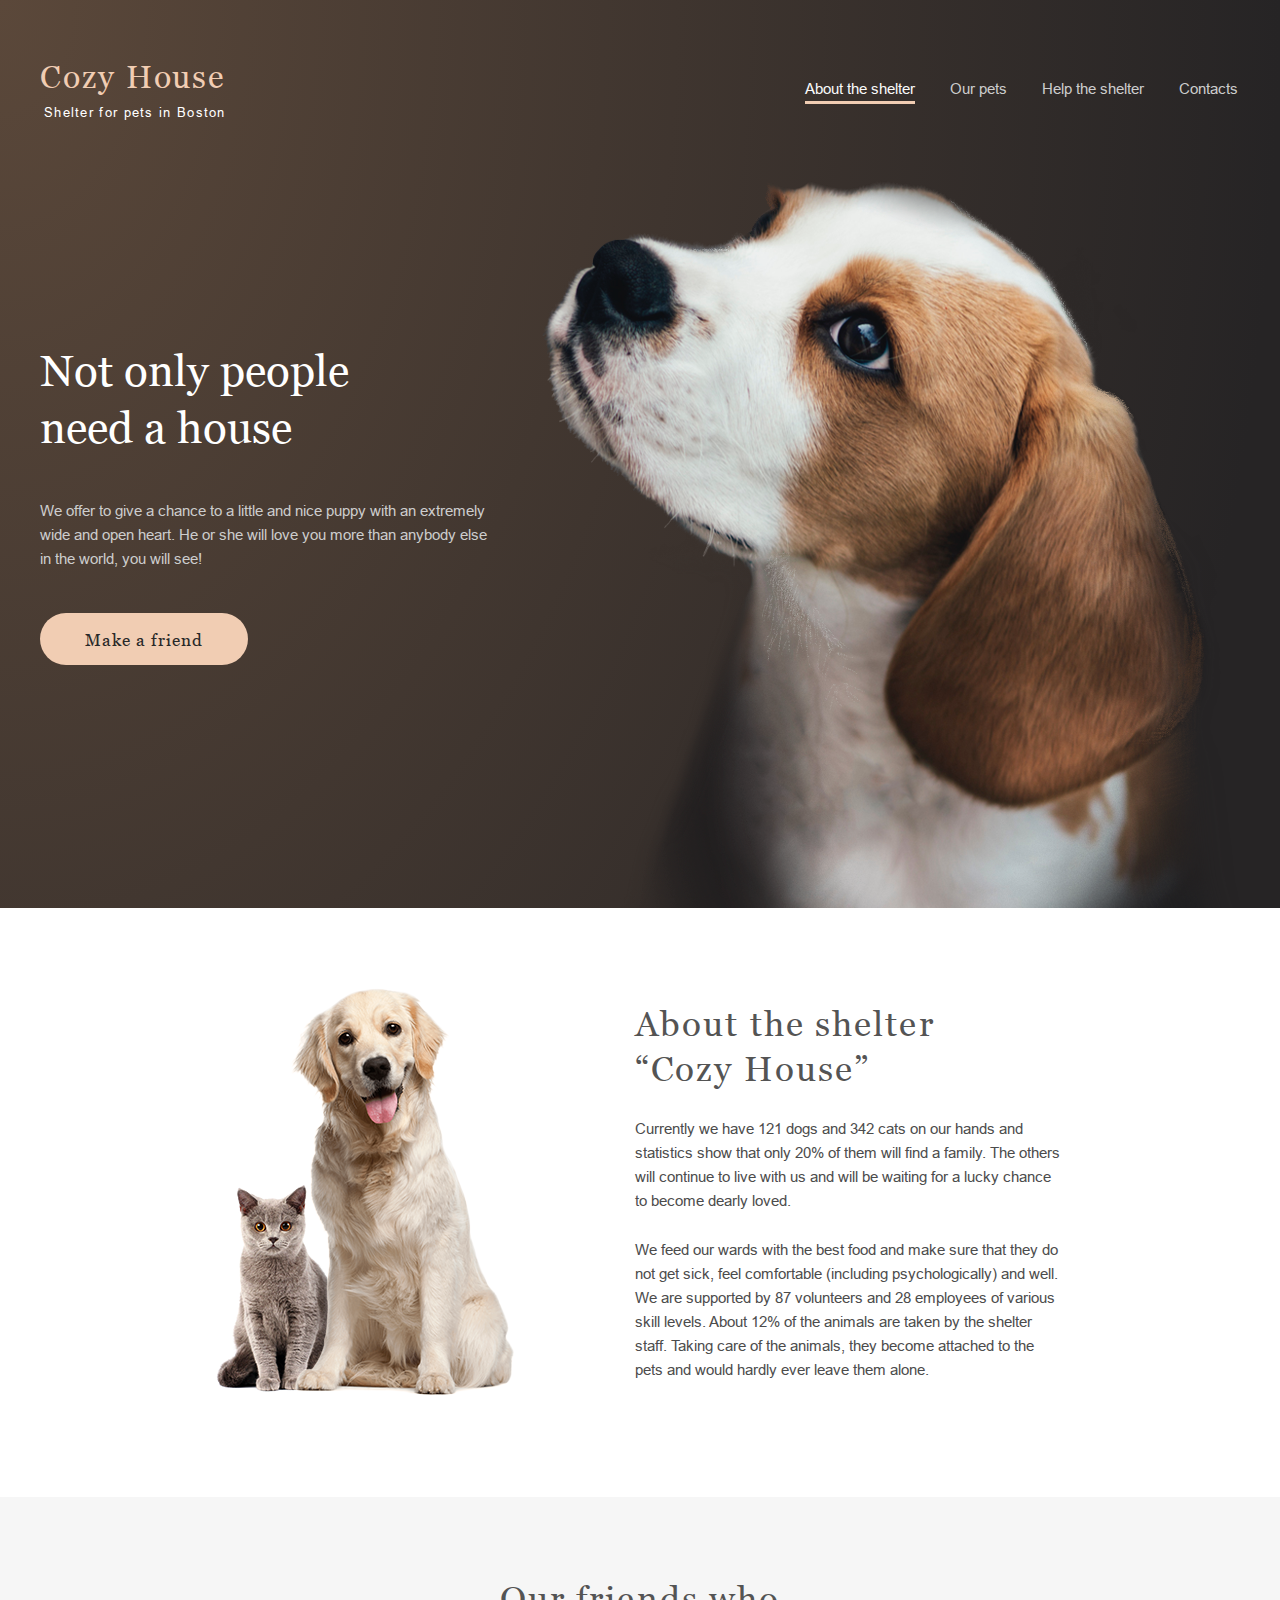
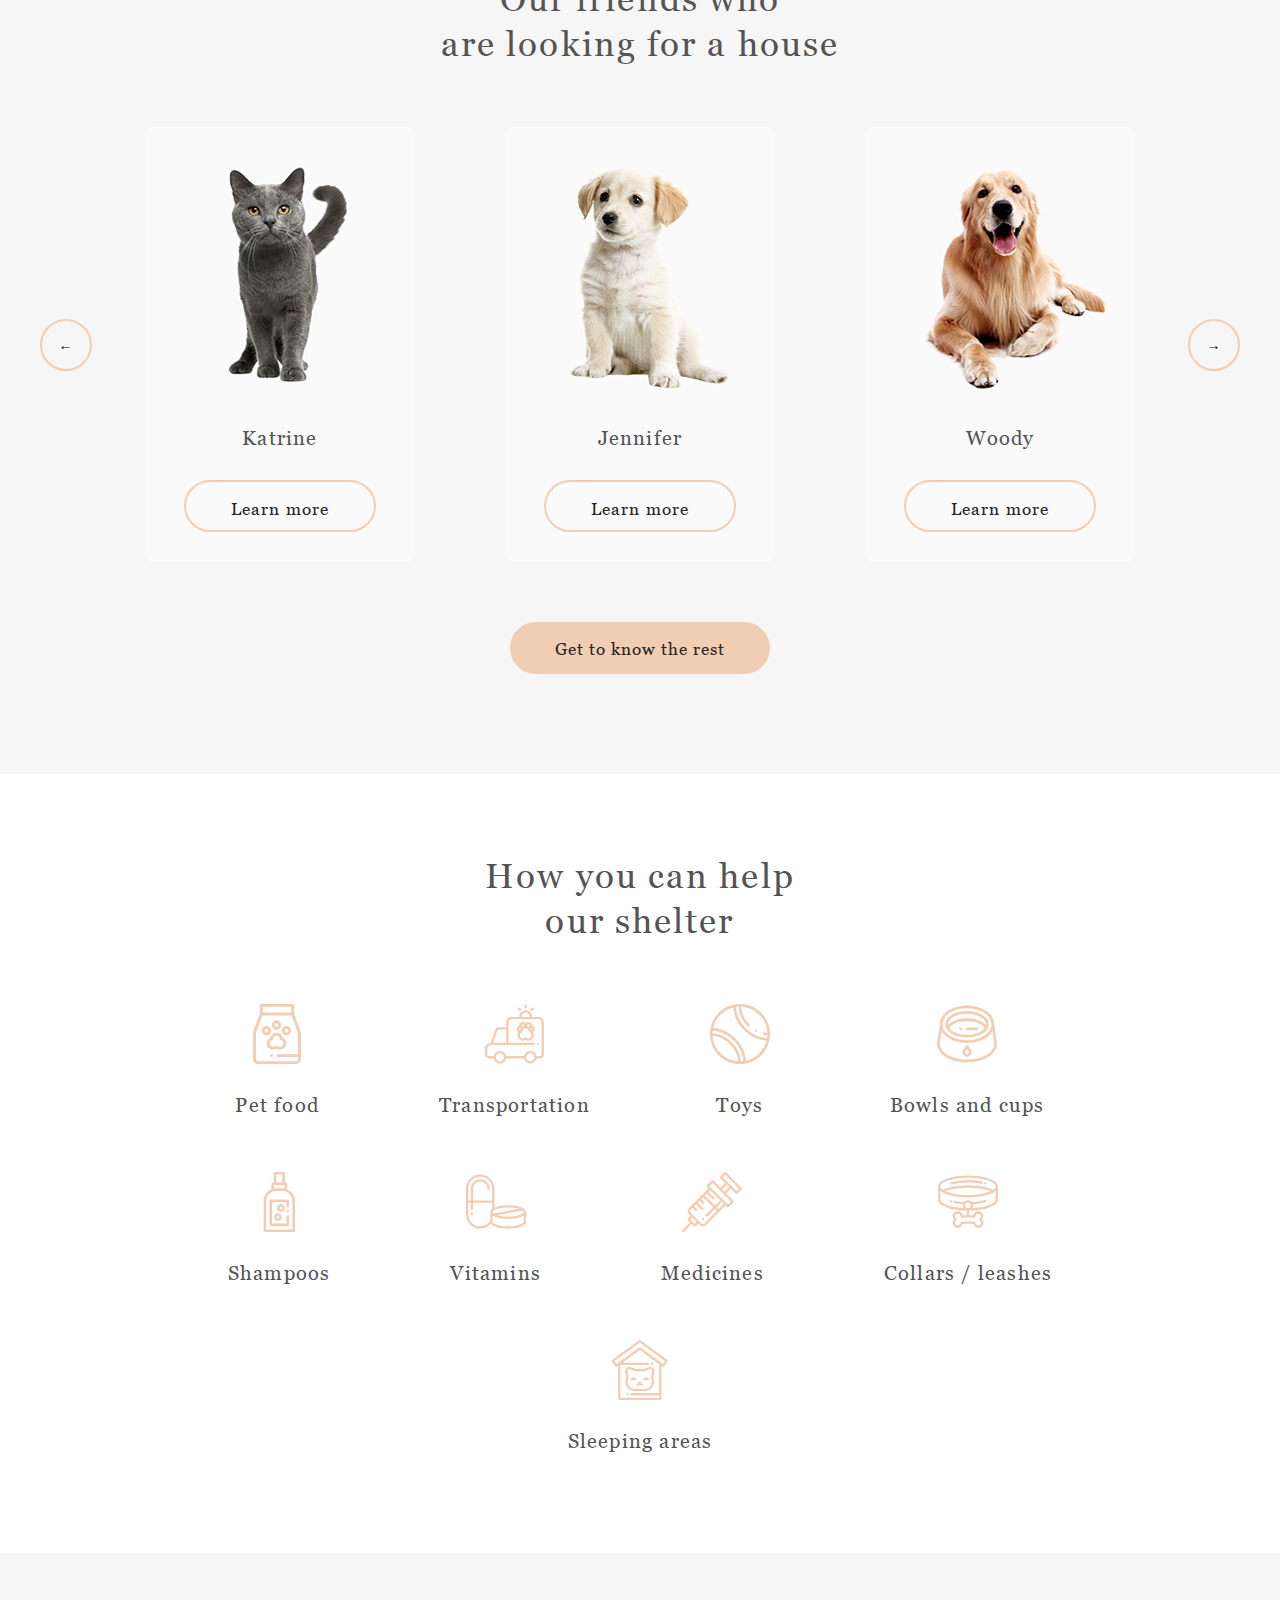
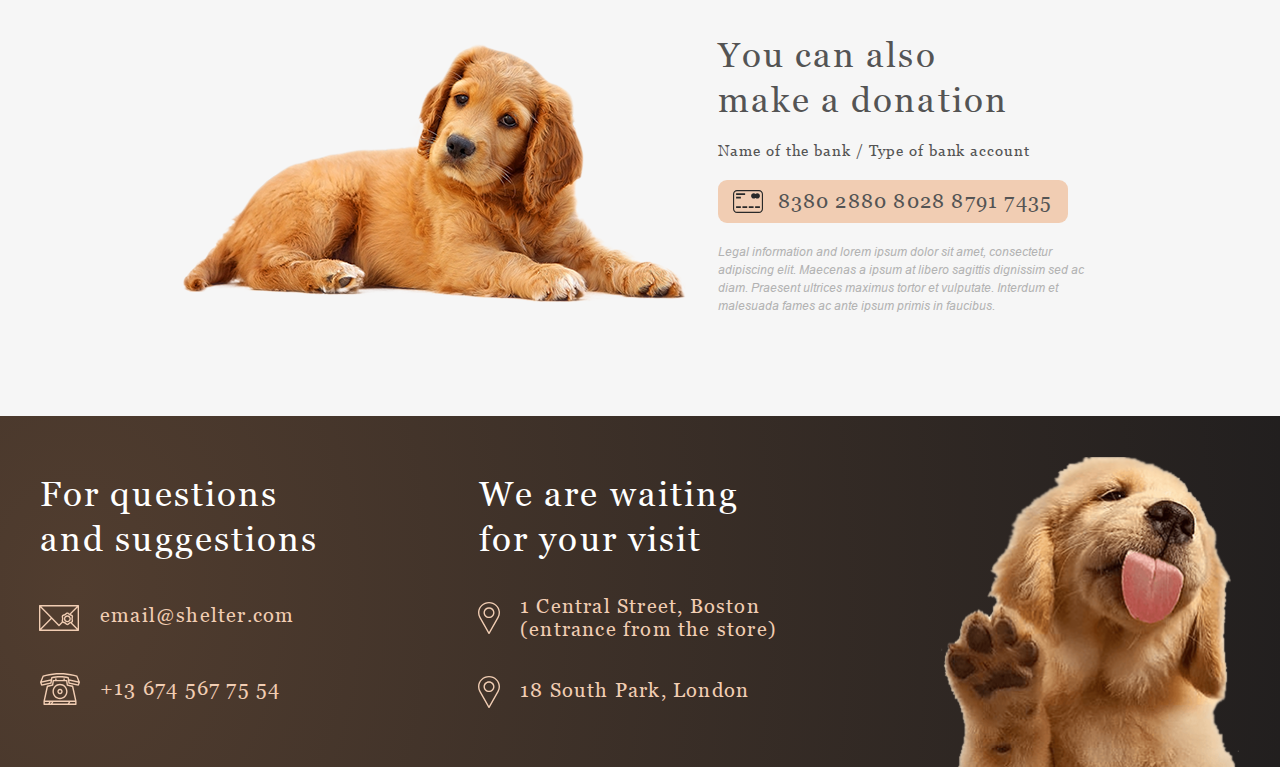
==== commit 4466c5cd: "feat: fix layout" ====
--- a/pages/main/index.html
+++ b/pages/main/index.html
@@ -72,7 +72,23 @@
                 <div class="slider">
                     <button class="arrow-left switch">←</button>
                     <div class="pets-container">
-                        <div class="pets-cards"></div>
+                        <div class="pets-cards">
+                            <div class="pets-card">
+                                <img src="../../assets/images/katrine.png" alt="Katrine" class="pets-card__photo">
+                                <h4 class="pets-card__name">Katrine</h4>
+                                <button class="button button_transparent">Learn more</button>
+                            </div>
+                            <div class="pets-card">
+                                <img src="../../assets/images/jennifer.png" alt="Jennifer" class="pets-card__photo">
+                                <h4 class="pets-card__name">Jennifer</h4>
+                                <button class="button button_transparent">Learn more</button>
+                            </div>
+                            <div class="pets-card">
+                                <img src="../../assets/images/woody.png" alt="Woody" class="pets-card__photo">
+                                <h4 class="pets-card__name">Woody</h4>
+                                <button class="button button_transparent">Learn more</button>
+                            </div>
+                        </div>
                     </div>
                     <button class="arrow-right switch">→</button>
                 </div>
--- a/SCSS/main.css
+++ b/SCSS/main.css
@@ -1,4 +1,4 @@
-.header.our-pets .burger.burger_open span, .header.our-pets .burger.burger_open:before, .header.our-pets .burger.burger_open:after, .donation .credit-card:hover, .pets-cards .pets-card:hover .button, .header .nav-menu__item_active, .header .nav-menu__item:hover, .switch:hover, .button:hover {
+.header.our-pets .burger.burger_open span, .header.our-pets .burger.burger_open:before, .header.our-pets .burger.burger_open:after, .header.our-pets .nav-menu__item:hover, .donation .credit-card:hover, .pets-cards .pets-card:hover .button, .header .nav-menu__item_active, .header .nav-menu__item:hover, .switch:hover, .button:hover {
   transition: all 0.3s ease-in-out;
 }
 
@@ -111,7 +111,7 @@
   line-height: 45px;
 }
 
-@media screen and (max-width: 400px) {
+@media screen and (max-width: 767px) {
   .h3-mobile {
     font-size: 2.5rem;
     font-style: normal;
@@ -335,6 +335,16 @@
 .header .logo {
   z-index: 10;
 }
+@media screen and (max-width: 767px) {
+  .header .logo {
+    margin-left: 55px;
+  }
+}
+@media screen and (max-width: 360px) {
+  .header .logo {
+    margin-left: 0;
+  }
+}
 .header .burger {
   display: none;
 }
@@ -586,12 +596,14 @@
     padding: 0;
   }
 }
+@media screen and (max-width: 767px) {
+  .about .content .paragraph-l {
+    text-align: justify;
+  }
+}
 @media screen and (max-width: 320px) {
   .about .content {
     max-width: 270px;
-  }
-  .about .content .paragraph-l {
-    text-align: justify;
   }
 }
 .about .heading {
@@ -701,7 +713,7 @@
   background: #FAFAFA;
   border-radius: 9px;
 }
-@media screen and (max-width: 1100px) {
+@media screen and (max-width: 1279px) {
   .pets-cards .pets-card:last-child {
     display: none;
   }
@@ -918,9 +930,13 @@
   color: #B2B2B2;
   letter-spacing: normal;
 }
-@media screen and (max-width: 500px) {
+@media screen and (max-width: 767px) {
   .donation .description {
     text-align: justify;
+  }
+}
+@media screen and (max-width: 500px) {
+  .donation .description {
     padding: 0 5px;
     width: 290px;
   }
@@ -1002,6 +1018,12 @@
     gap: 42px;
   }
 }
+@media screen and (max-width: 767px) {
+  .footer .contacts,
+.footer .locations {
+    align-items: center;
+  }
+}
 .footer .contacts {
   grid-area: contacts;
   max-width: 300px;
@@ -1015,6 +1037,11 @@
 @media screen and (max-width: 850px) {
   .footer .locations {
     gap: 32px;
+  }
+}
+@media screen and (max-width: 767px) {
+  .footer .locations {
+    align-items: normal;
   }
 }
 @media screen and (max-width: 500px) {
@@ -1190,6 +1217,11 @@
 .header.our-pets .nav-menu__item:hover {
   color: #292929;
 }
+@media screen and (max-width: 767px) {
+  .header.our-pets .nav-menu__item:hover {
+    color: #FAFAFA;
+  }
+}
 .header.our-pets .burger span, .header.our-pets .burger:before, .header.our-pets .burger:after {
   background-color: #000000;
 }
@@ -1246,21 +1278,23 @@
   margin-bottom: 60px;
   width: 100%;
 }
+@media screen and (max-width: 1279px) {
+  .main.our-pets .pets-cards .pets-card:nth-last-child(2) {
+    display: none;
+  }
+}
 @media screen and (max-width: 768px) {
   .main.our-pets .pets-cards {
     width: 82%;
     margin: 0 auto 40px;
   }
-  .main.our-pets .pets-cards .pets-card:nth-last-child(2) {
-    display: none;
-  }
 }
 @media screen and (max-width: 758px) {
   .main.our-pets .pets-cards {
     justify-content: center;
   }
 }
-@media screen and (max-width: 320px) {
+@media screen and (max-width: 767px) {
   .main.our-pets .pets-cards .pets-card:nth-last-child(3),
 .main.our-pets .pets-cards .pets-card:nth-last-child(4),
 .main.our-pets .pets-cards .pets-card:nth-last-child(5) {
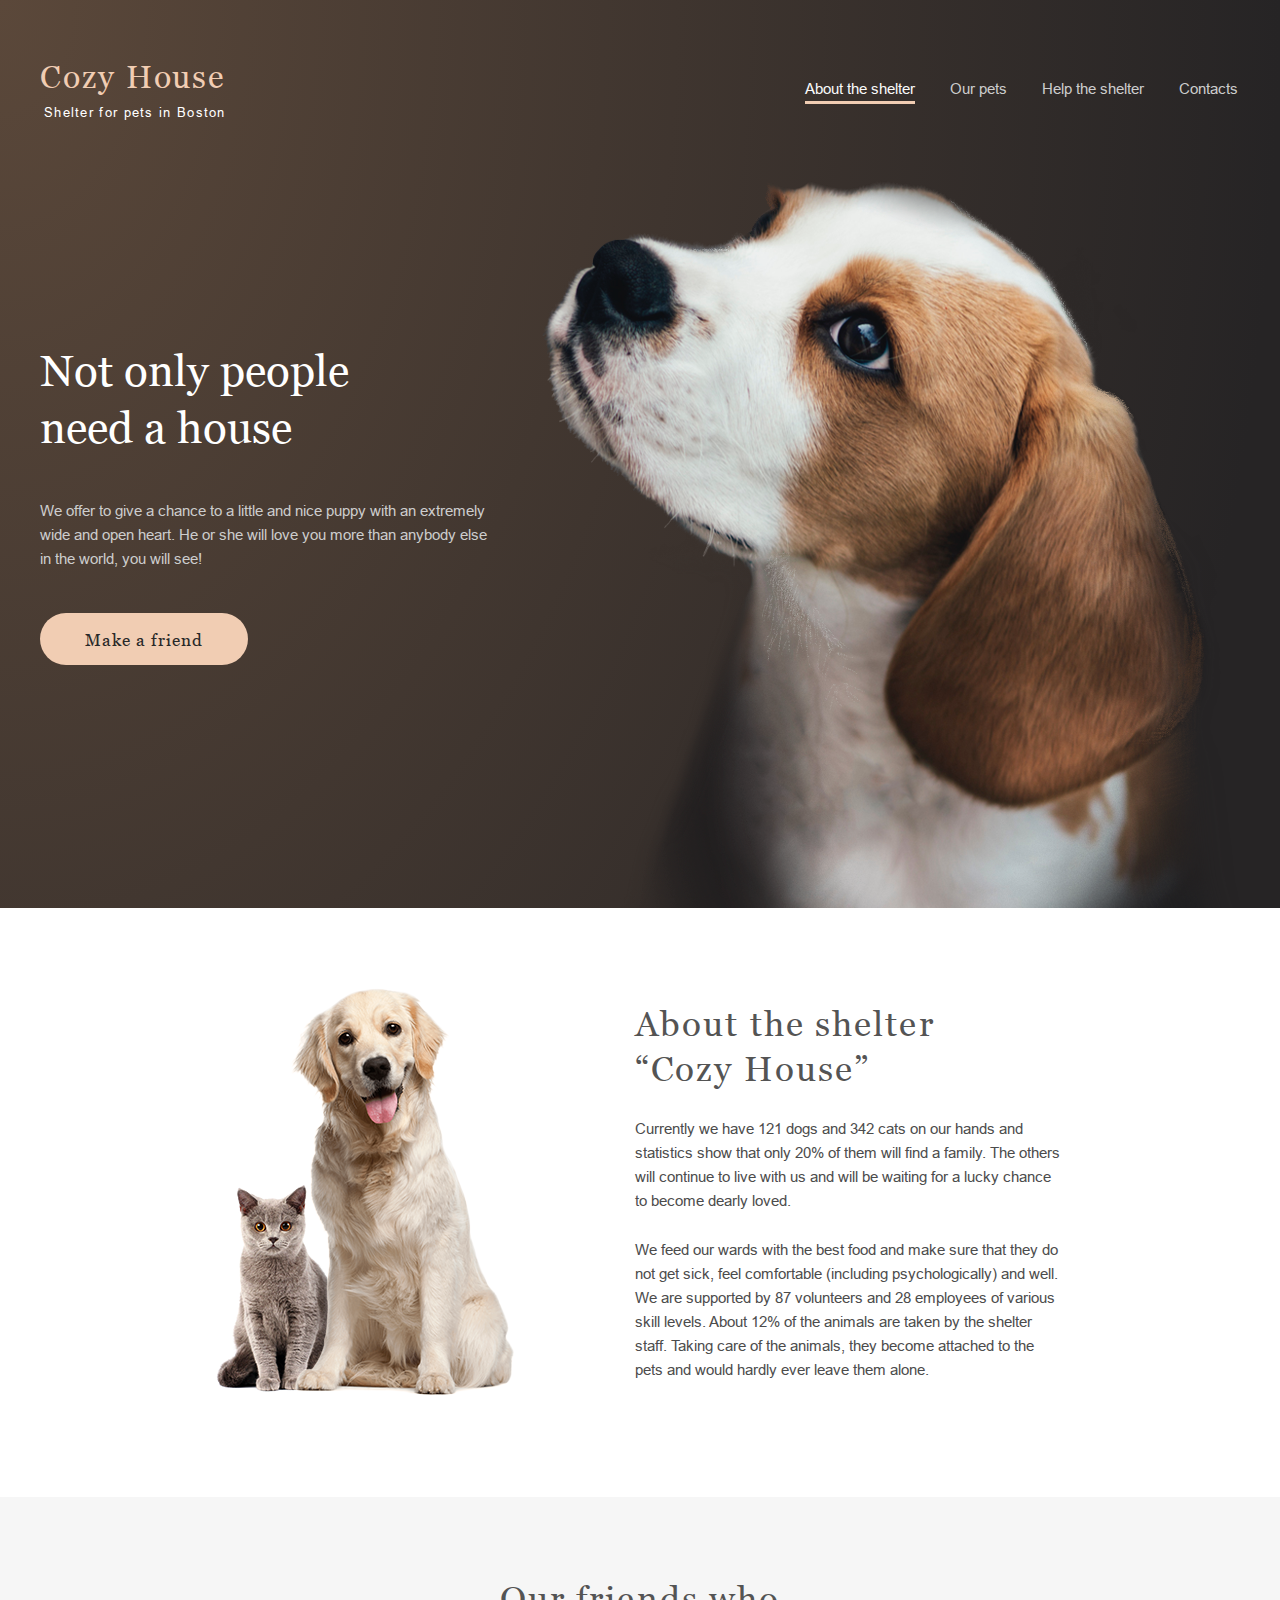
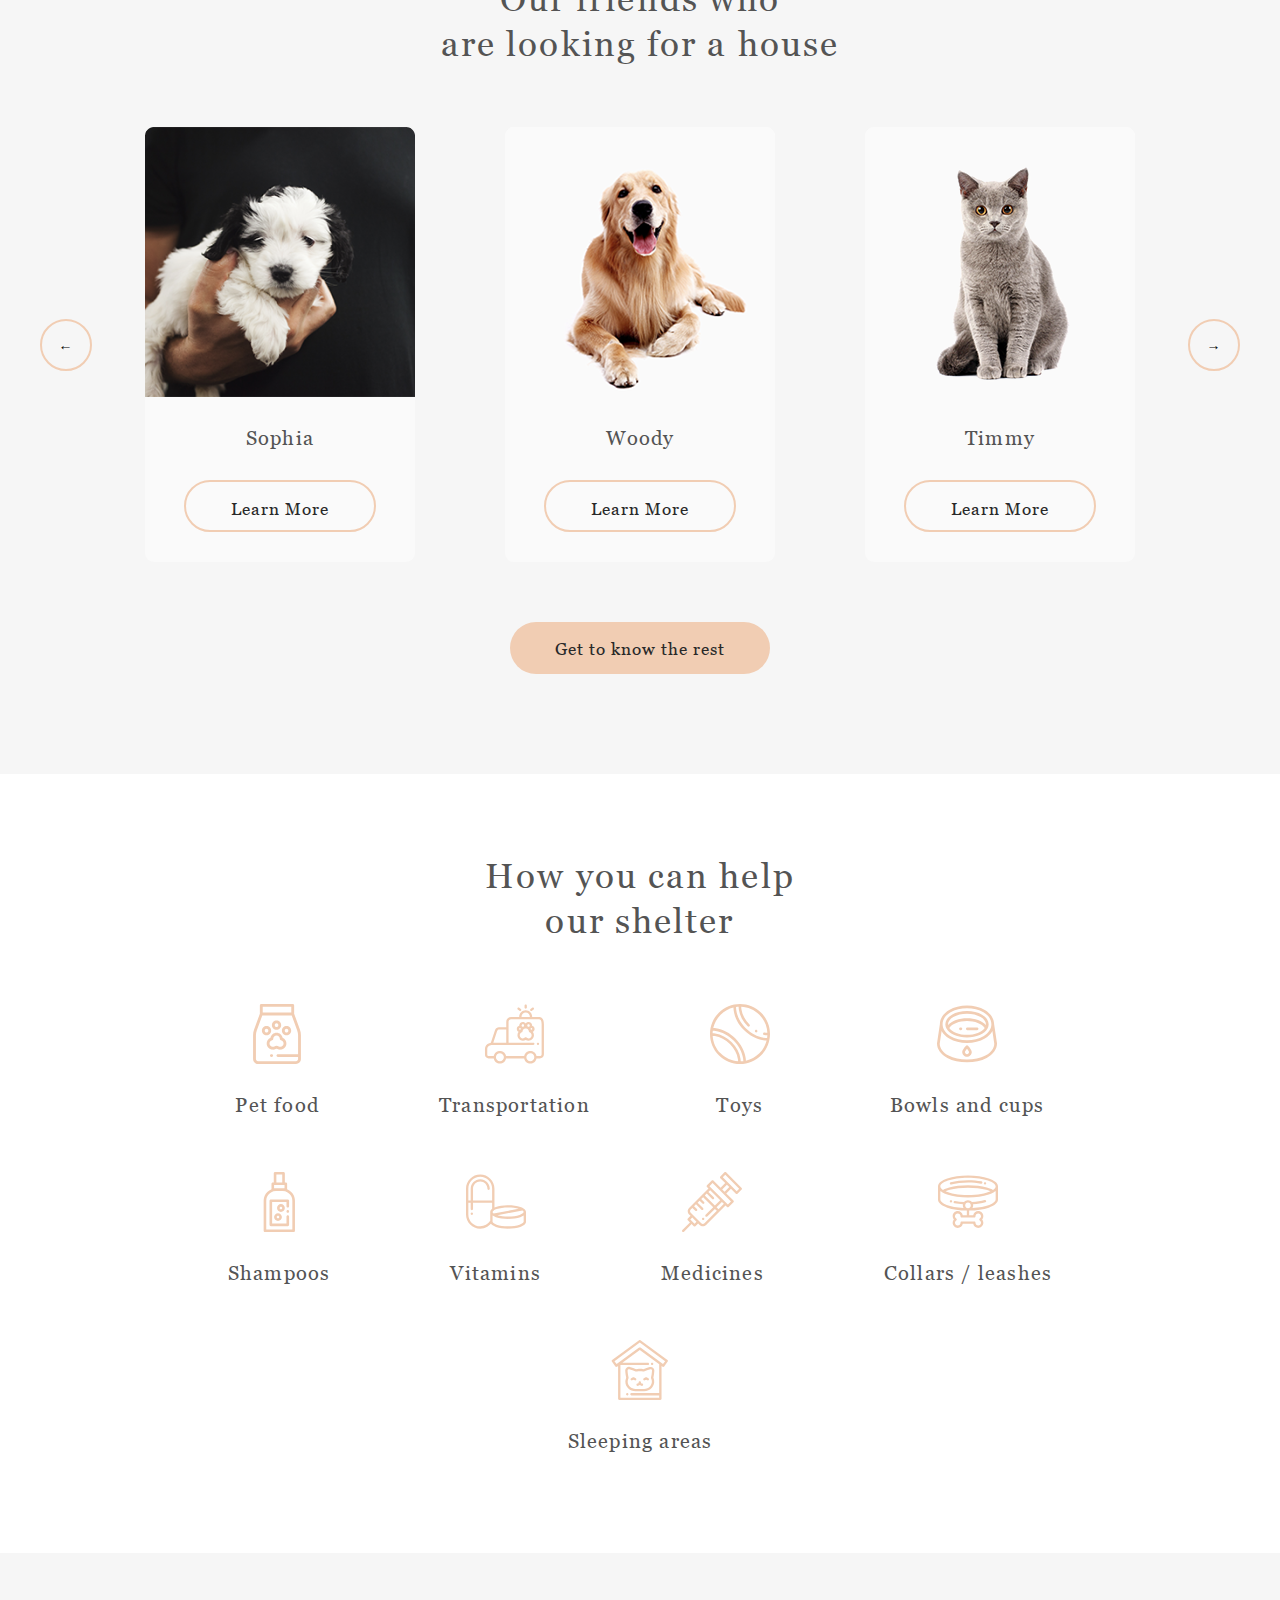
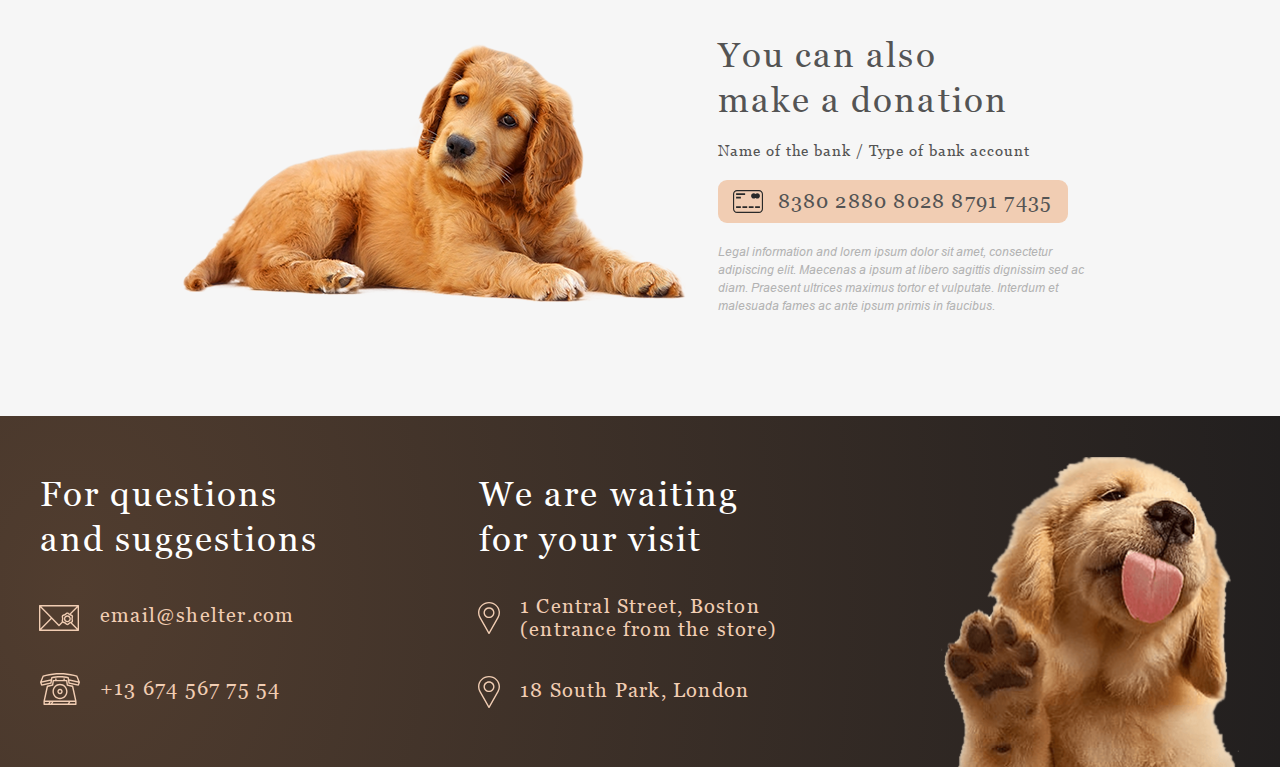
==== commit 342410e5: "feat: fix layout" ====
--- a/pages/main/index.html
+++ b/pages/main/index.html
@@ -11,7 +11,7 @@
 <div class="page">
     <header class="header">
         <div class="logo">
-            <a href="./index.html">
+            <a href="#">
                 <h1 class="logo__title">Cozy House</h1>
                 <p class="logo__subtitle">Shelter for pets in Boston</p>
             </a>
@@ -20,6 +20,12 @@
             <span></span>
         </div>
         <nav class="nav-menu">
+            <div class="logo">
+                <a href="#">
+                    <h1 class="logo__title">Cozy House</h1>
+                    <p class="logo__subtitle">Shelter for pets in Boston</p>
+                </a>
+            </div>
             <ul class="nav-menu__list">
                 <li class="nav-menu__item paragraph-l nav-menu__item_active">
                     <a href="#"><p class="paragraph-l paragraph-mobile-menu">About the shelter</p></a>
@@ -28,10 +34,10 @@
                     <a href="../pets/index.html"><p class="paragraph-l paragraph-mobile-menu">Our pets</p></a>
                 </li>
                 <li class="nav-menu__item paragraph-l">
-                    <a href="#help-shelter"><p class="paragraph-l paragraph-mobile-menu">Help the shelter</p></a>
+                    <a href="#"><p class="paragraph-l paragraph-mobile-menu">Help the shelter</p></a>
                 </li>
                 <li class="nav-menu__item paragraph-l">
-                    <a href="#contacts"><p class="paragraph-l paragraph-mobile-menu">Contacts</p></a>
+                    <a href="#"><p class="paragraph-l paragraph-mobile-menu">Contacts</p></a>
                 </li>
             </ul>
         </nav>
@@ -73,21 +79,7 @@
                     <button class="arrow-left switch">←</button>
                     <div class="pets-container">
                         <div class="pets-cards">
-                            <div class="pets-card">
-                                <img src="../../assets/images/katrine.png" alt="Katrine" class="pets-card__photo">
-                                <h4 class="pets-card__name">Katrine</h4>
-                                <button class="button button_transparent">Learn more</button>
-                            </div>
-                            <div class="pets-card">
-                                <img src="../../assets/images/jennifer.png" alt="Jennifer" class="pets-card__photo">
-                                <h4 class="pets-card__name">Jennifer</h4>
-                                <button class="button button_transparent">Learn more</button>
-                            </div>
-                            <div class="pets-card">
-                                <img src="../../assets/images/woody.png" alt="Woody" class="pets-card__photo">
-                                <h4 class="pets-card__name">Woody</h4>
-                                <button class="button button_transparent">Learn more</button>
-                            </div>
+                            
                         </div>
                     </div>
                     <button class="arrow-right switch">→</button>
--- a/SCSS/main.css
+++ b/SCSS/main.css
@@ -1,4 +1,4 @@
-.header.our-pets .burger.burger_open span, .header.our-pets .burger.burger_open:before, .header.our-pets .burger.burger_open:after, .header.our-pets .nav-menu__item:hover, .donation .credit-card:hover, .pets-cards .pets-card:hover .button, .header .nav-menu__item_active, .header .nav-menu__item:hover, .switch:hover, .button:hover {
+.header.our-pets .nav-menu__item:hover, .donation .credit-card:hover, .pets-cards .pets-card:hover .button, .header .nav-menu__item_active, .header .nav-menu__item:hover, .switch:hover, .button:hover {
   transition: all 0.3s ease-in-out;
 }
 
@@ -213,9 +213,9 @@
 .page.page-shadow:before {
   content: "";
   display: block;
-  width: 100vw;
+  width: 100%;
   height: inherit;
-  position: absolute;
+  position: fixed;
   top: 0;
   left: 0;
   z-index: 1;
@@ -327,22 +327,9 @@
   margin: 60px 0 0 40px;
   color: #CDCDCD;
 }
-@media screen and (max-width: 767px) {
+@media screen and (max-width: 767.5px) {
   .header {
     width: calc(100% - 63px);
-  }
-}
-.header .logo {
-  z-index: 10;
-}
-@media screen and (max-width: 767px) {
-  .header .logo {
-    margin-left: 55px;
-  }
-}
-@media screen and (max-width: 360px) {
-  .header .logo {
-    margin-left: 0;
   }
 }
 .header .burger {
@@ -353,7 +340,7 @@
     margin: 30px 0 30px 30px;
   }
 }
-@media screen and (max-width: 767px) {
+@media screen and (max-width: 767.5px) {
   .header .burger {
     display: block;
     position: relative;
@@ -398,7 +385,7 @@
     margin: 30px 0 30px 10px;
   }
 }
-@media screen and (max-width: 767px) {
+@media screen and (max-width: 767.5px) {
   .header .nav-menu {
     position: fixed;
     top: 0;
@@ -414,6 +401,16 @@
     right: 0;
   }
 }
+.header .nav-menu .logo {
+  display: none;
+}
+@media screen and (max-width: 767.5px) {
+  .header .nav-menu .logo {
+    display: block;
+    margin-top: 30px;
+    margin-left: 10px;
+  }
+}
 .header .nav-menu__list {
   display: flex;
   justify-content: "";
@@ -426,9 +423,9 @@
     margin: -1px 2px 0 0;
   }
 }
-@media screen and (max-width: 767px) {
+@media screen and (max-width: 767.5px) {
   .header .nav-menu__list {
-    padding-top: 248px;
+    padding-top: 158px;
     flex-direction: column;
     align-items: center;
     gap: 40px;
@@ -462,7 +459,7 @@
   align-items: normal;
   gap: 0px;
 }
-@media screen and (max-width: 1000px) {
+@media screen and (max-width: 1279.5px) {
   .not-only__container {
     flex-direction: column;
     gap: 100px;
@@ -482,7 +479,7 @@
   color: #FFFFFF;
   letter-spacing: 0;
 }
-@media screen and (max-width: 1000px) {
+@media screen and (max-width: 1279.5px) {
   .not-only__container .content .heading {
     margin-left: -153px;
   }
@@ -506,7 +503,7 @@
     margin: 41px 0 42px 0;
   }
 }
-@media screen and (max-width: 1000px) {
+@media screen and (max-width: 1279.5px) {
   .not-only__container .content {
     margin: 0;
     display: flex;
@@ -527,7 +524,7 @@
     max-height: 593px;
   }
 }
-@media screen and (max-width: 767px) {
+@media screen and (max-width: 767.5px) {
   .not-only__puppy {
     margin-left: 15px;
   }
@@ -560,7 +557,7 @@
   align-items: "";
   gap: 120px;
 }
-@media screen and (max-width: 980px) {
+@media screen and (max-width: 1279.5px) {
   .about .container {
     flex-direction: column-reverse;
     align-items: center;
@@ -596,7 +593,7 @@
     padding: 0;
   }
 }
-@media screen and (max-width: 767px) {
+@media screen and (max-width: 767.5px) {
   .about .content .paragraph-l {
     text-align: justify;
   }
@@ -691,12 +688,18 @@
   align-items: center;
   gap: 90px;
 }
-@media screen and (max-width: 1100px) {
+@media screen and (max-width: 1279.5px) {
   .pets-cards {
     gap: 39px;
-  }
-}
-@media screen and (max-width: 767px) {
+    justify-content: space-evenly;
+  }
+}
+@media screen and (max-width: 768px) {
+  .pets-cards {
+    justify-content: space-between;
+  }
+}
+@media screen and (max-width: 767.5px) {
   .pets-cards {
     justify-content: center;
   }
@@ -713,12 +716,12 @@
   background: #FAFAFA;
   border-radius: 9px;
 }
-@media screen and (max-width: 1279px) {
+@media screen and (max-width: 1279.5px) {
   .pets-cards .pets-card:last-child {
     display: none;
   }
 }
-@media screen and (max-width: 767px) {
+@media screen and (max-width: 767.5px) {
   .pets-cards .pets-card:nth-last-child(2) {
     display: none;
   }
@@ -881,7 +884,7 @@
   gap: 20px;
   flex-direction: column;
 }
-@media screen and (max-width: 320px) {
+@media screen and (max-width: 767.5px) {
   .donation .content {
     align-items: center;
   }
@@ -930,7 +933,7 @@
   color: #B2B2B2;
   letter-spacing: normal;
 }
-@media screen and (max-width: 767px) {
+@media screen and (max-width: 767.5px) {
   .donation .description {
     text-align: justify;
   }
@@ -975,7 +978,7 @@
   grid-template-columns: 300px 320px 300px;
   grid-template-areas: "contacts location puppy";
 }
-@media screen and (max-width: 990px) {
+@media screen and (max-width: 1279.5px) {
   .footer .container {
     grid-template-rows: 234px 1fr;
     grid-template-columns: 1fr 1fr;
@@ -992,7 +995,7 @@
     column-gap: 40px;
   }
 }
-@media screen and (max-width: 767px) {
+@media screen and (max-width: 767.5px) {
   .footer .container {
     grid-template-rows: 208px 222px 1fr;
     grid-template-columns: 1fr;
@@ -1018,7 +1021,7 @@
     gap: 42px;
   }
 }
-@media screen and (max-width: 767px) {
+@media screen and (max-width: 767.5px) {
   .footer .contacts,
 .footer .locations {
     align-items: center;
@@ -1039,7 +1042,7 @@
     gap: 32px;
   }
 }
-@media screen and (max-width: 767px) {
+@media screen and (max-width: 767.5px) {
   .footer .locations {
     align-items: normal;
   }
@@ -1192,7 +1195,7 @@
     padding: 30px;
   }
 }
-@media screen and (max-width: 767px) {
+@media screen and (max-width: 767.5px) {
   .header.our-pets {
     color: #CDCDCD;
   }
@@ -1205,11 +1208,20 @@
 .header.our-pets .logo__title {
   color: #545454;
 }
+.header.our-pets .nav-menu .logo__title {
+  color: #F1CDB3;
+}
+.header.our-pets .nav-menu .logo__subtitle {
+  color: #FFFFFF;
+}
 .header.our-pets .logo__subtitle,
 .header.our-pets .nav-menu__item_active {
   color: #292929;
 }
-@media screen and (max-width: 767px) {
+.header.our-pets .nav-menu__item_active {
+  color: #292929;
+}
+@media screen and (max-width: 767.5px) {
   .header.our-pets .nav-menu__item_active {
     color: #FAFAFA;
   }
@@ -1217,7 +1229,7 @@
 .header.our-pets .nav-menu__item:hover {
   color: #292929;
 }
-@media screen and (max-width: 767px) {
+@media screen and (max-width: 767.5px) {
   .header.our-pets .nav-menu__item:hover {
     color: #FAFAFA;
   }
@@ -1225,7 +1237,7 @@
 .header.our-pets .burger span, .header.our-pets .burger:before, .header.our-pets .burger:after {
   background-color: #000000;
 }
-.header.our-pets .burger.burger_open span, .header.our-pets .burger.burger_open:before, .header.our-pets .burger.burger_open:after {
+.header.our-pets .burger_open span, .header.our-pets .burger_open:before, .header.our-pets .burger_open:after {
   background-color: #F1CDB3;
 }
 
@@ -1277,24 +1289,34 @@
   justify-content: space-between;
   margin-bottom: 60px;
   width: 100%;
-}
-@media screen and (max-width: 1279px) {
+  min-width: 270px;
+}
+@media screen and (max-width: 1279.5px) {
+  .main.our-pets .pets-cards {
+    justify-content: space-evenly;
+    column-gap: 200px;
+  }
   .main.our-pets .pets-cards .pets-card:nth-last-child(2) {
     display: none;
+  }
+}
+@media screen and (max-width: 900px) {
+  .main.our-pets .pets-cards {
+    column-gap: 0;
   }
 }
 @media screen and (max-width: 768px) {
   .main.our-pets .pets-cards {
     width: 82%;
     margin: 0 auto 40px;
-  }
-}
-@media screen and (max-width: 758px) {
+    justify-content: space-between;
+  }
+}
+@media screen and (max-width: 767.5px) {
   .main.our-pets .pets-cards {
     justify-content: center;
-  }
-}
-@media screen and (max-width: 767px) {
+    flex-direction: column;
+  }
   .main.our-pets .pets-cards .pets-card:nth-last-child(3),
 .main.our-pets .pets-cards .pets-card:nth-last-child(4),
 .main.our-pets .pets-cards .pets-card:nth-last-child(5) {
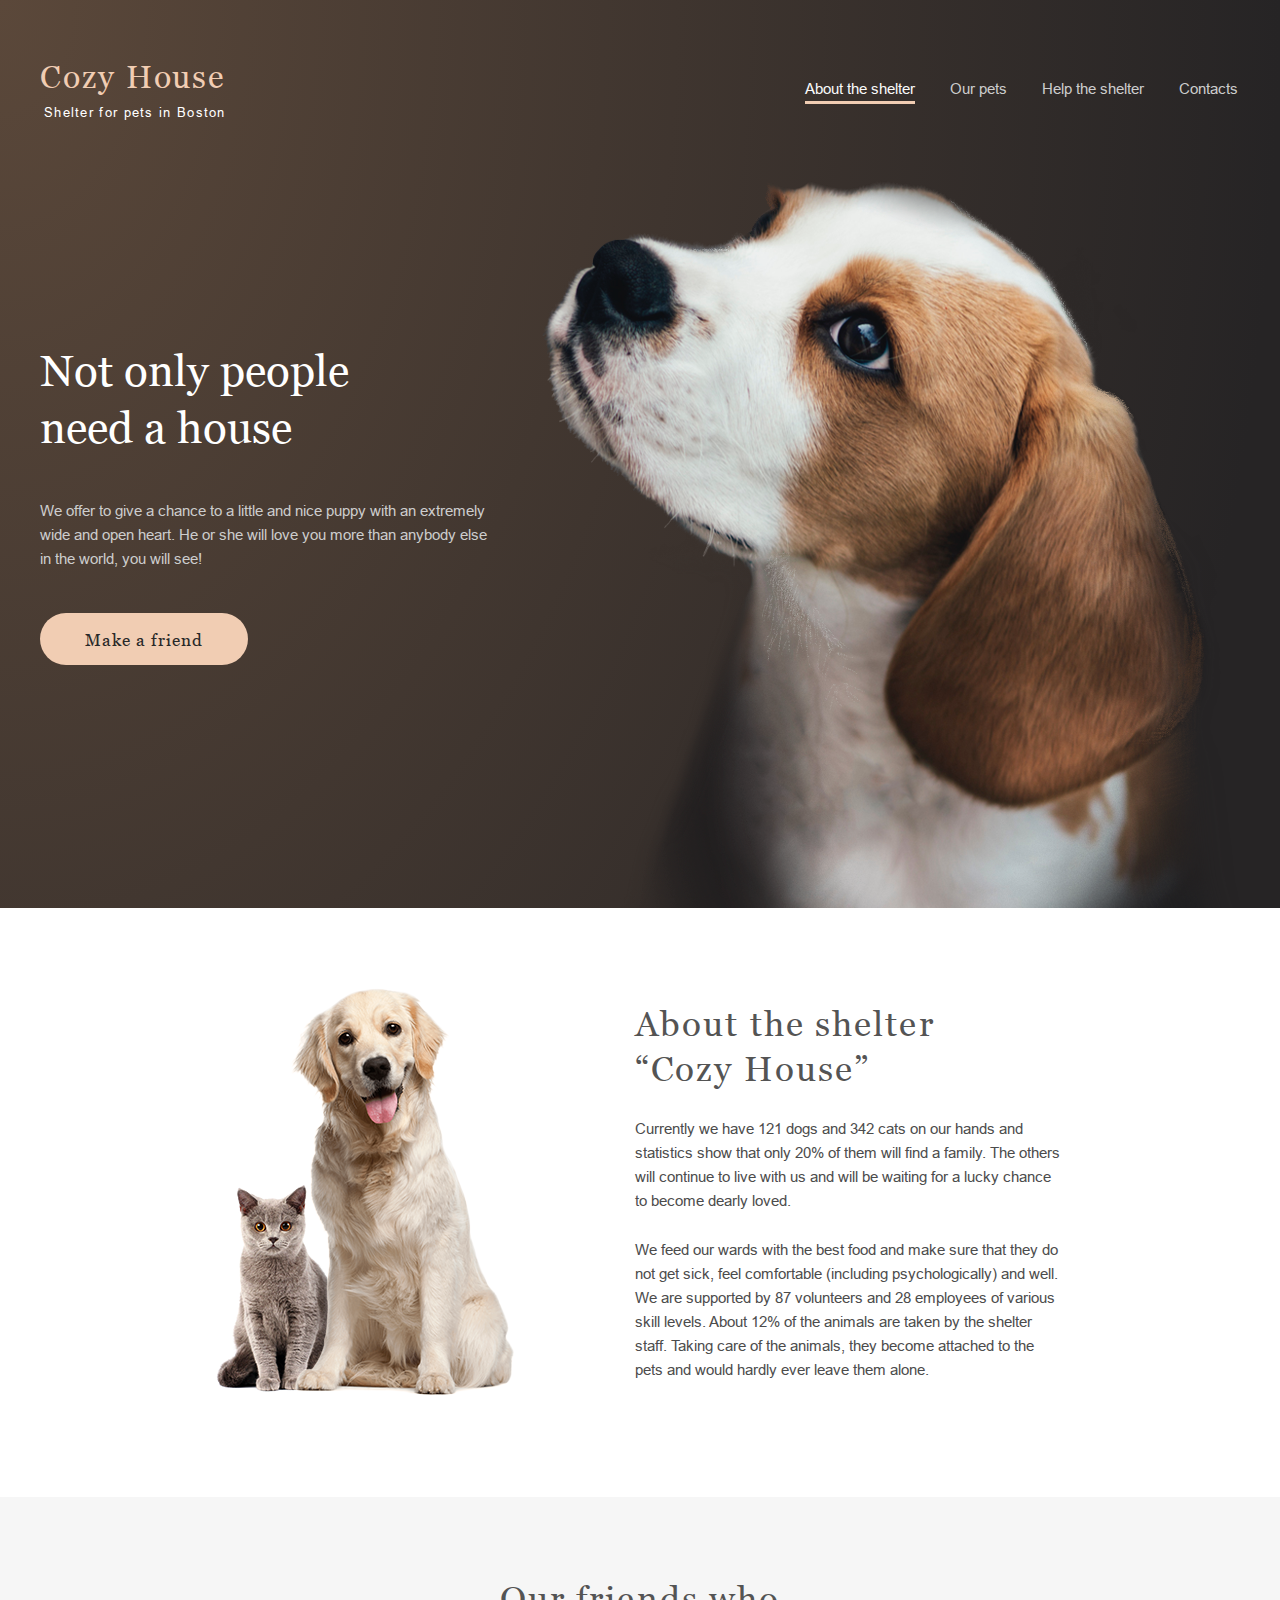
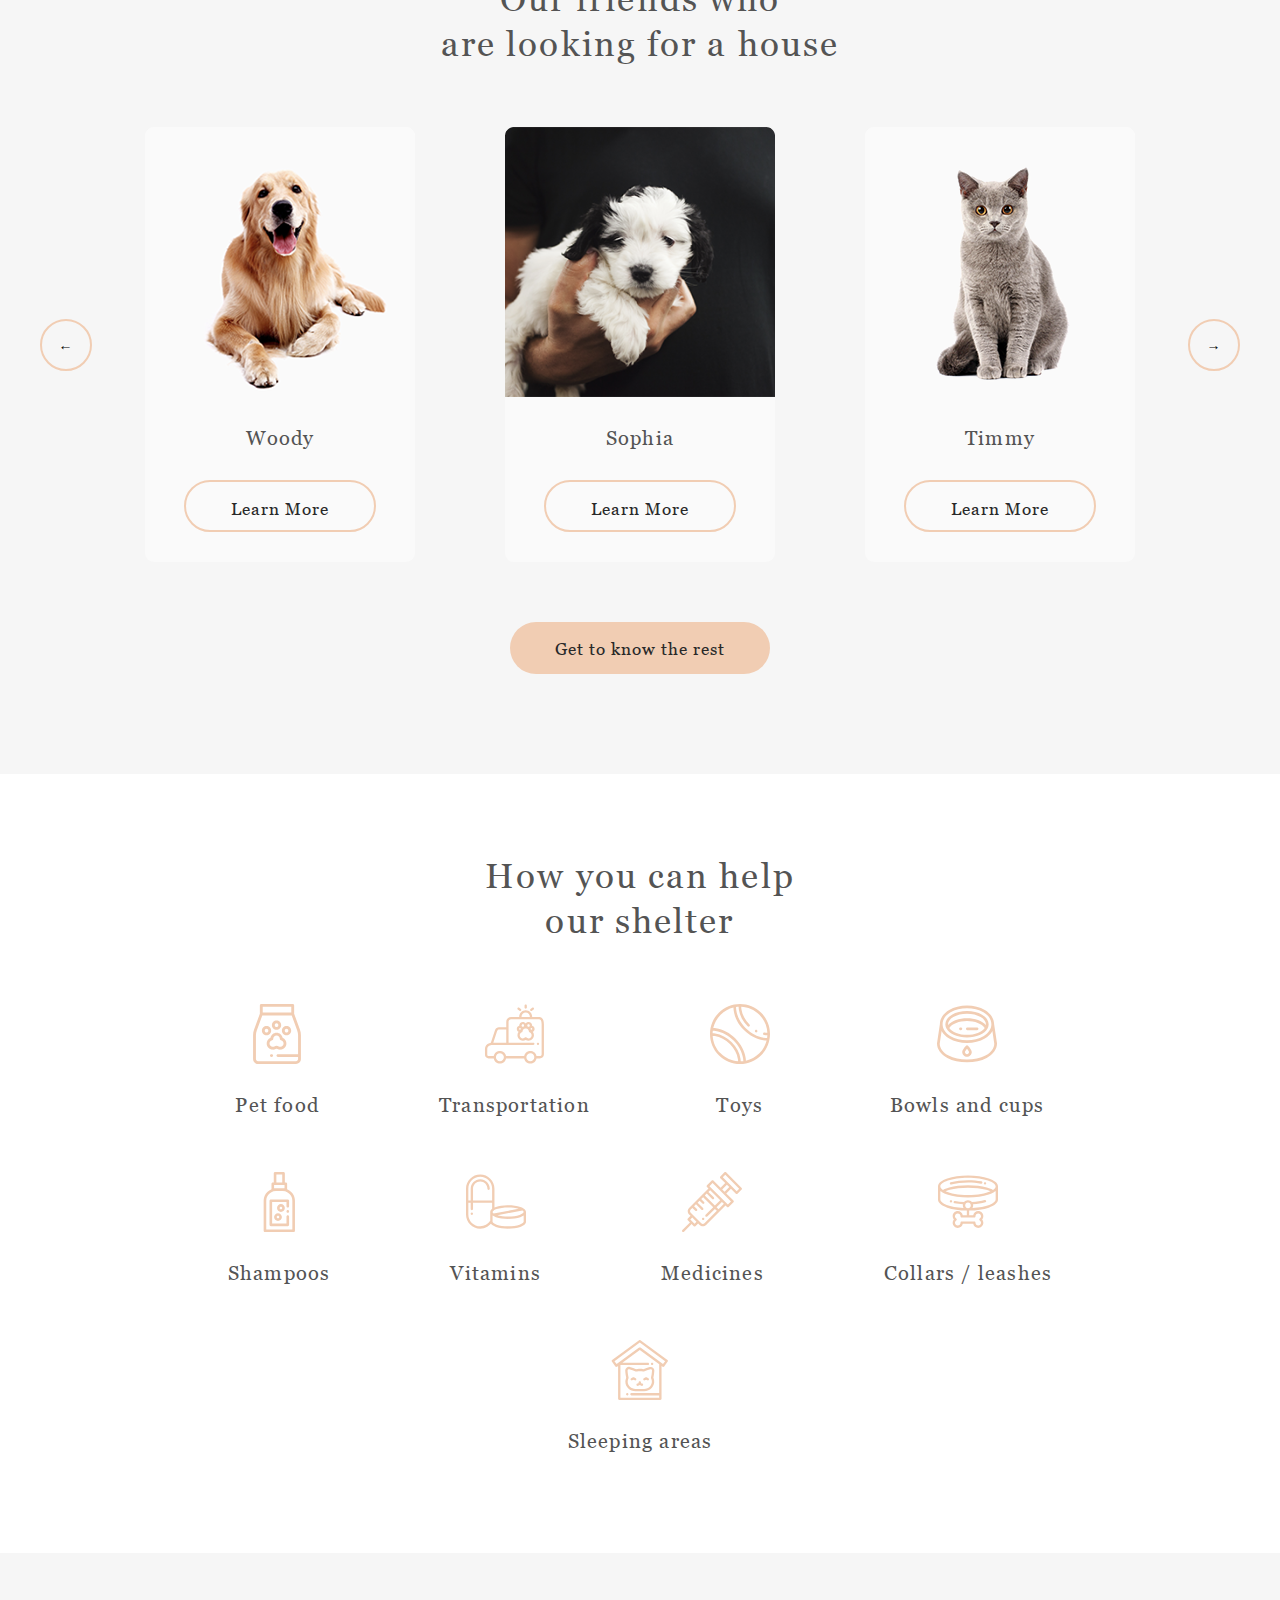
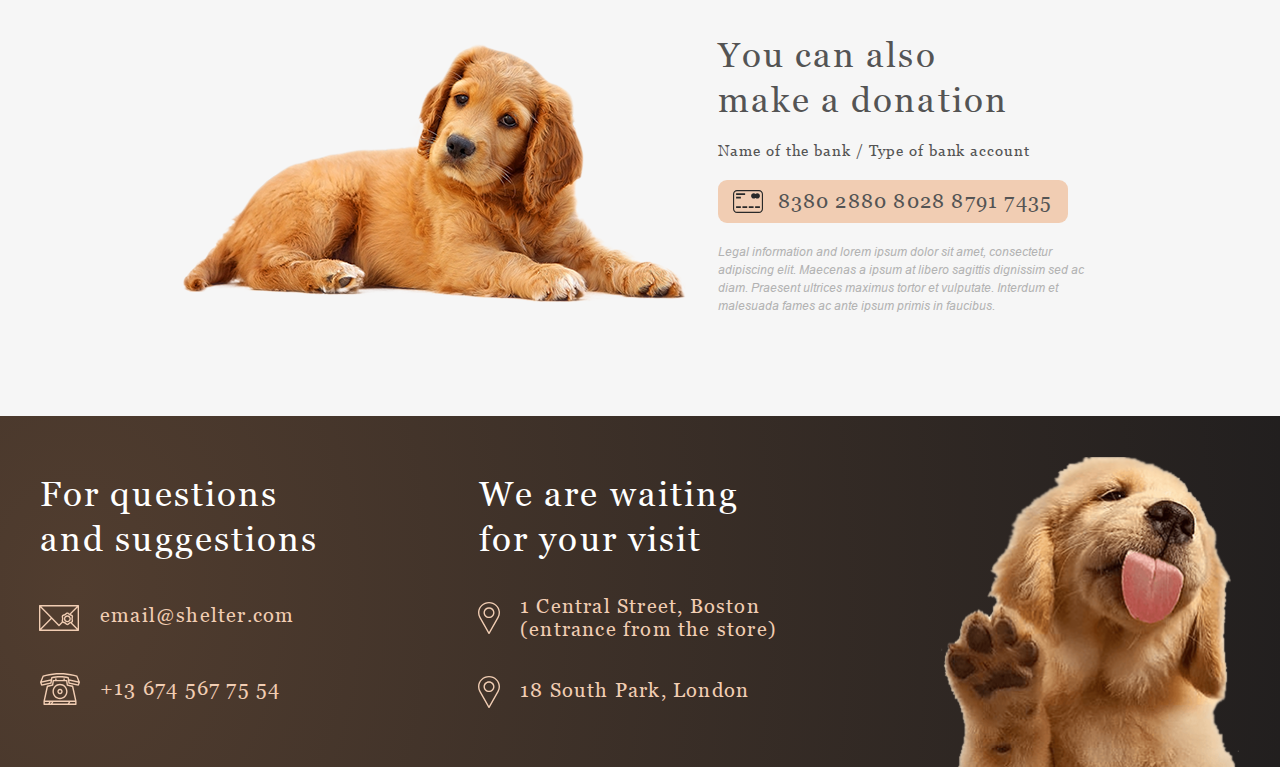
==== commit d125afef: "feat: add animation move" ====
--- a/pages/main/index.html
+++ b/pages/main/index.html
@@ -78,8 +78,13 @@
                 <div class="slider">
                     <button class="arrow-left switch">←</button>
                     <div class="pets-container">
-                        <div class="pets-cards">
-                            
+                        <div class="pets-cards carousel" id="carousel">
+                            <div class="item" id="item-left">
+                            </div>
+                            <div class="item" id="item-active">
+                            </div>
+                            <div class="item" id="item-right">
+                            </div>
                         </div>
                     </div>
                     <button class="arrow-right switch">→</button>
--- a/SCSS/main.css
+++ b/SCSS/main.css
@@ -687,6 +687,8 @@
   justify-content: space-between;
   align-items: center;
   gap: 90px;
+  position: relative;
+  left: -1080px;
 }
 @media screen and (max-width: 1279.5px) {
   .pets-cards {
@@ -703,6 +705,12 @@
   .pets-cards {
     justify-content: center;
   }
+}
+.pets-cards .item {
+  display: flex;
+  justify-content: space-between;
+  align-items: center;
+  gap: 90px;
 }
 .pets-cards .pets-card {
   width: 270px;
@@ -738,6 +746,32 @@
 }
 .pets-cards .pets-card .button_transparent {
   margin-bottom: 30px;
+}
+
+@keyframes move-right {
+  from {
+    left: -1080px;
+  }
+  to {
+    left: -2160px;
+  }
+}
+.transition-right {
+  animation-name: move-right;
+  animation-duration: 3s;
+}
+
+@keyframes move-left {
+  from {
+    left: -1080px;
+  }
+  to {
+    left: 0;
+  }
+}
+.transition-left {
+  animation-name: move-left;
+  animation-duration: 3s;
 }
 
 .help .content {
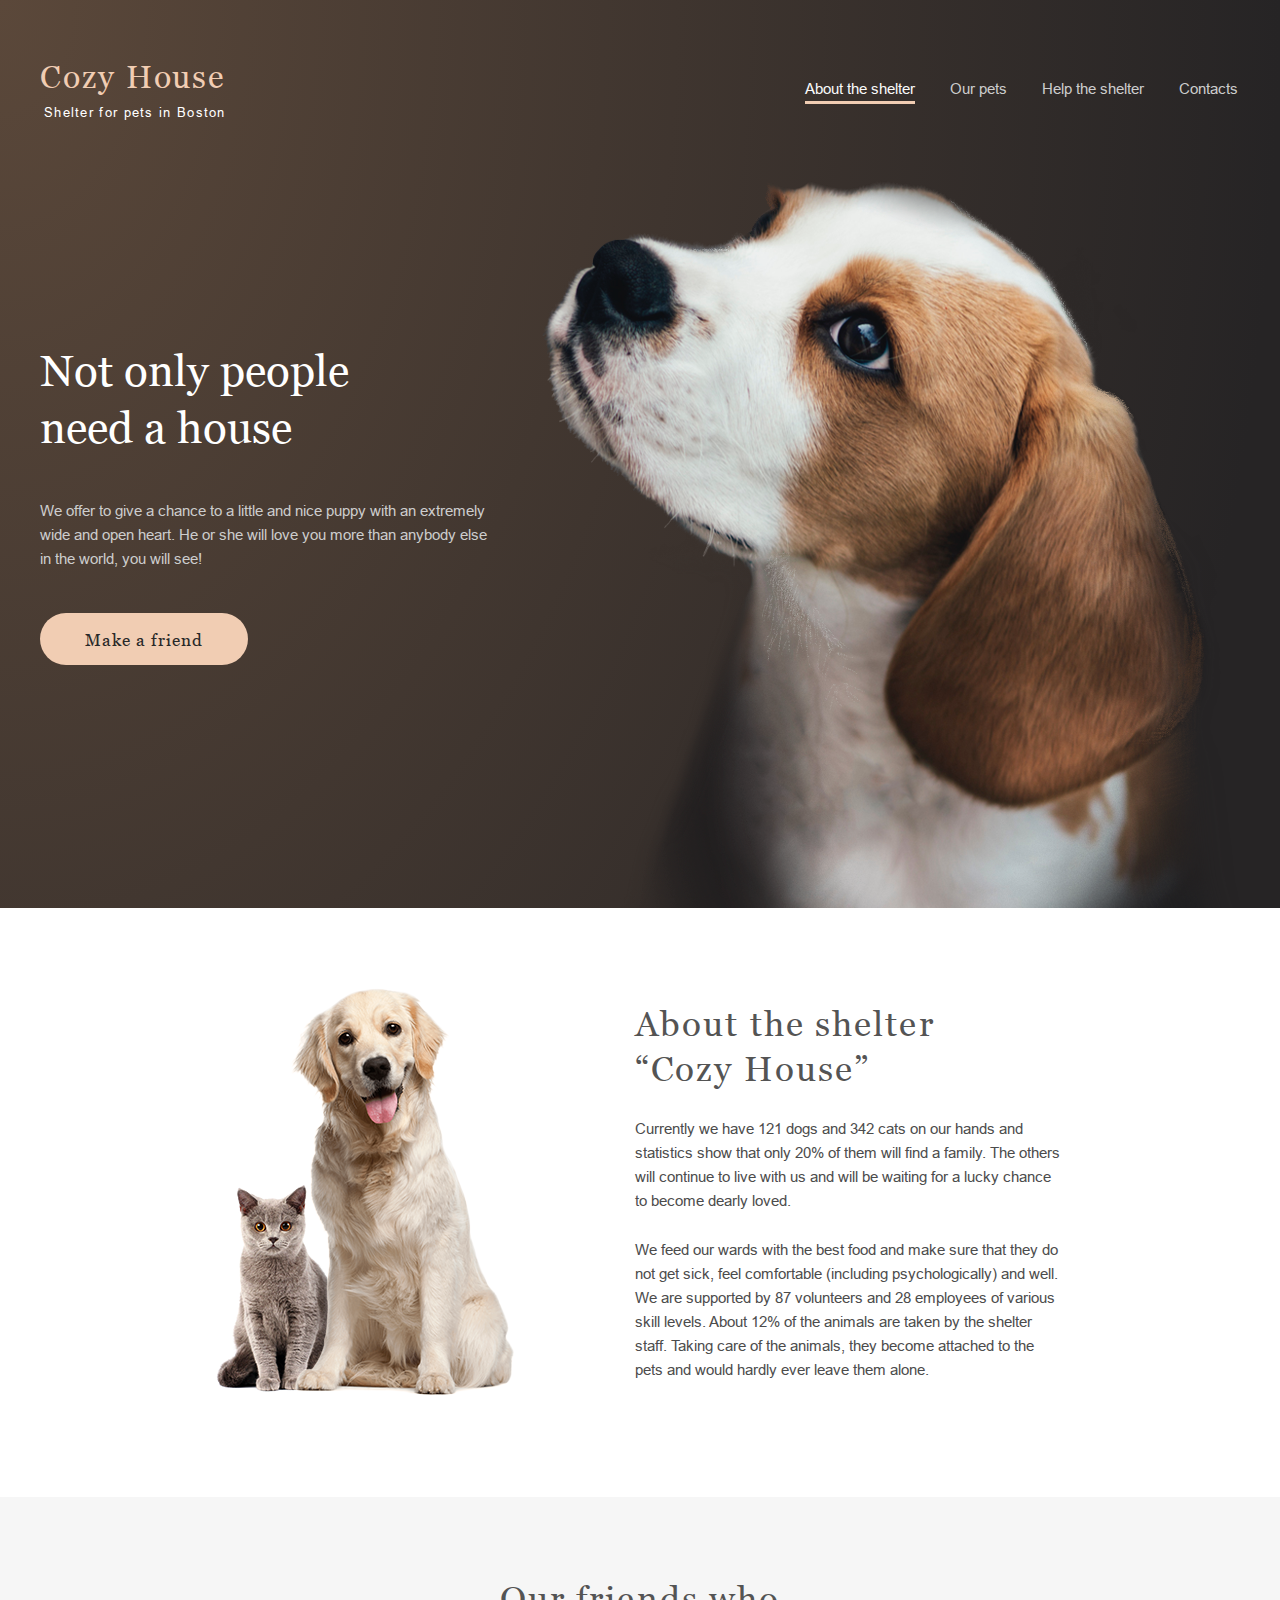
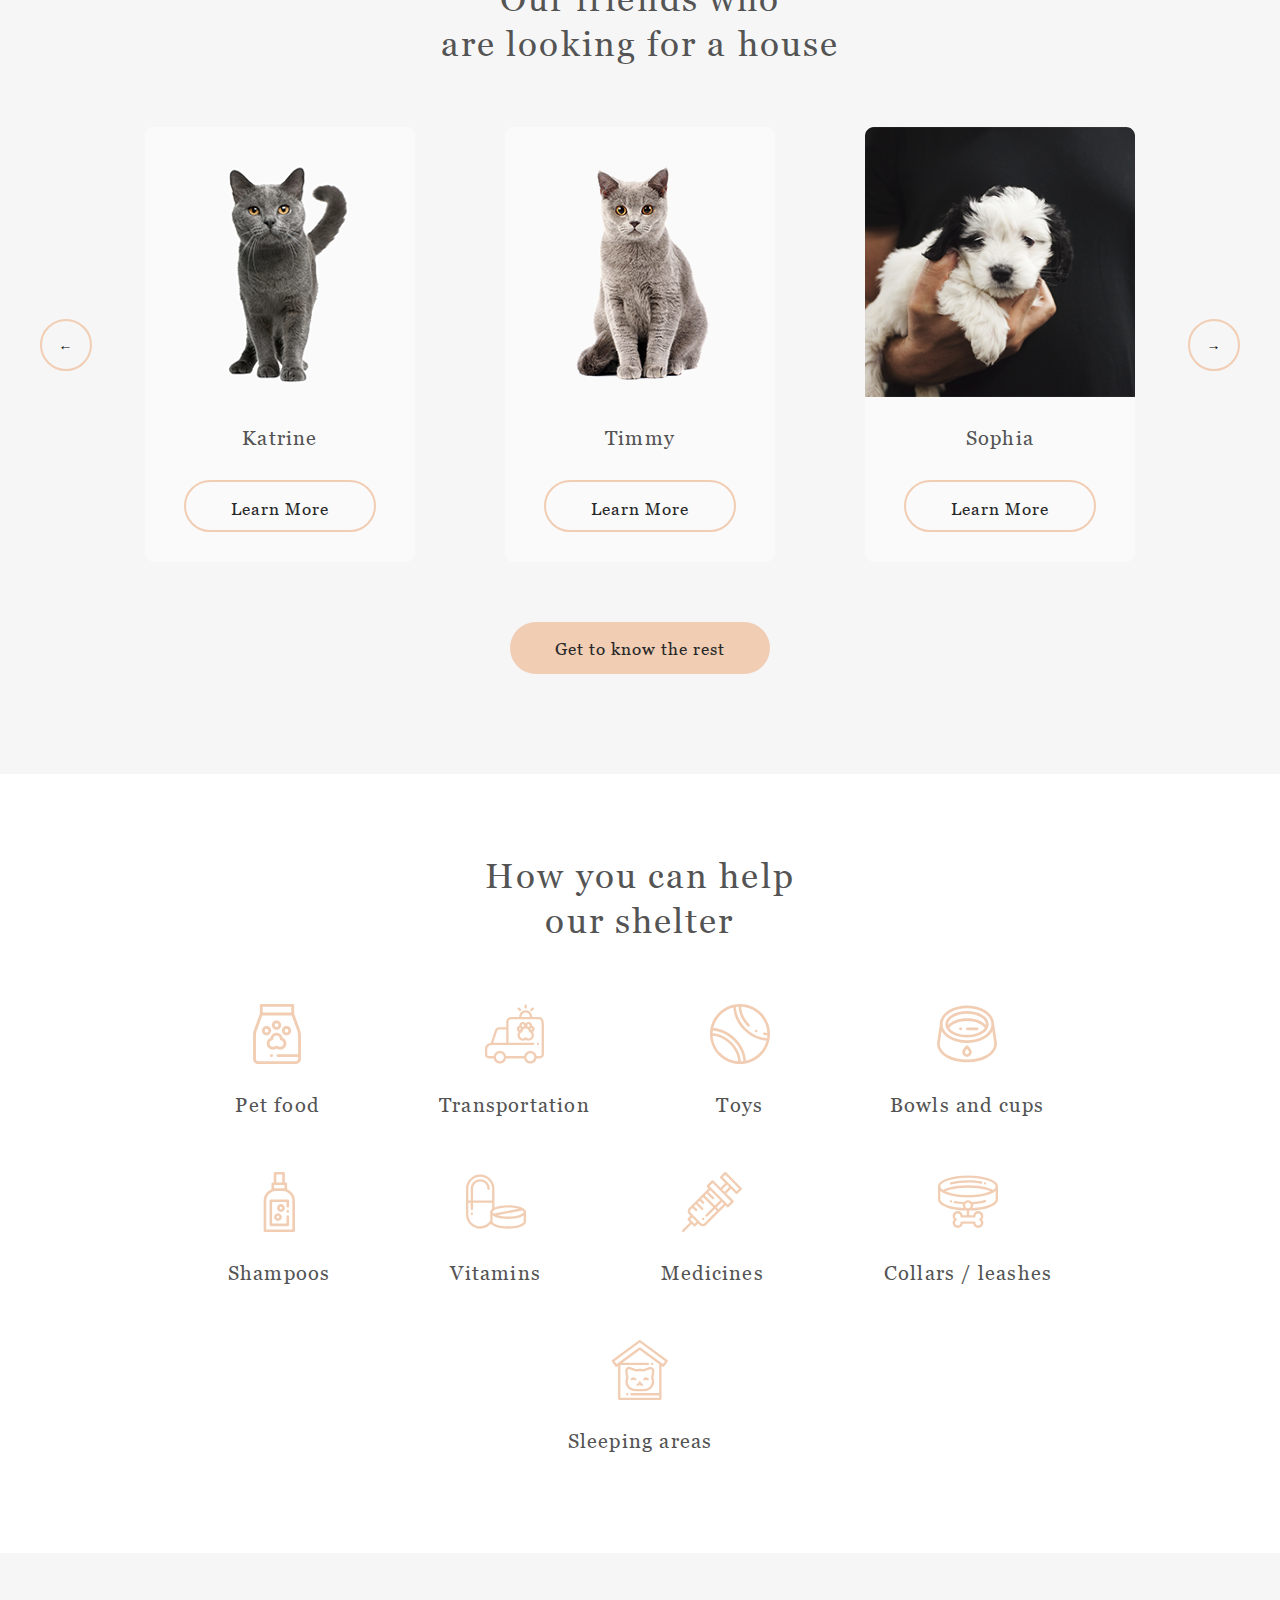
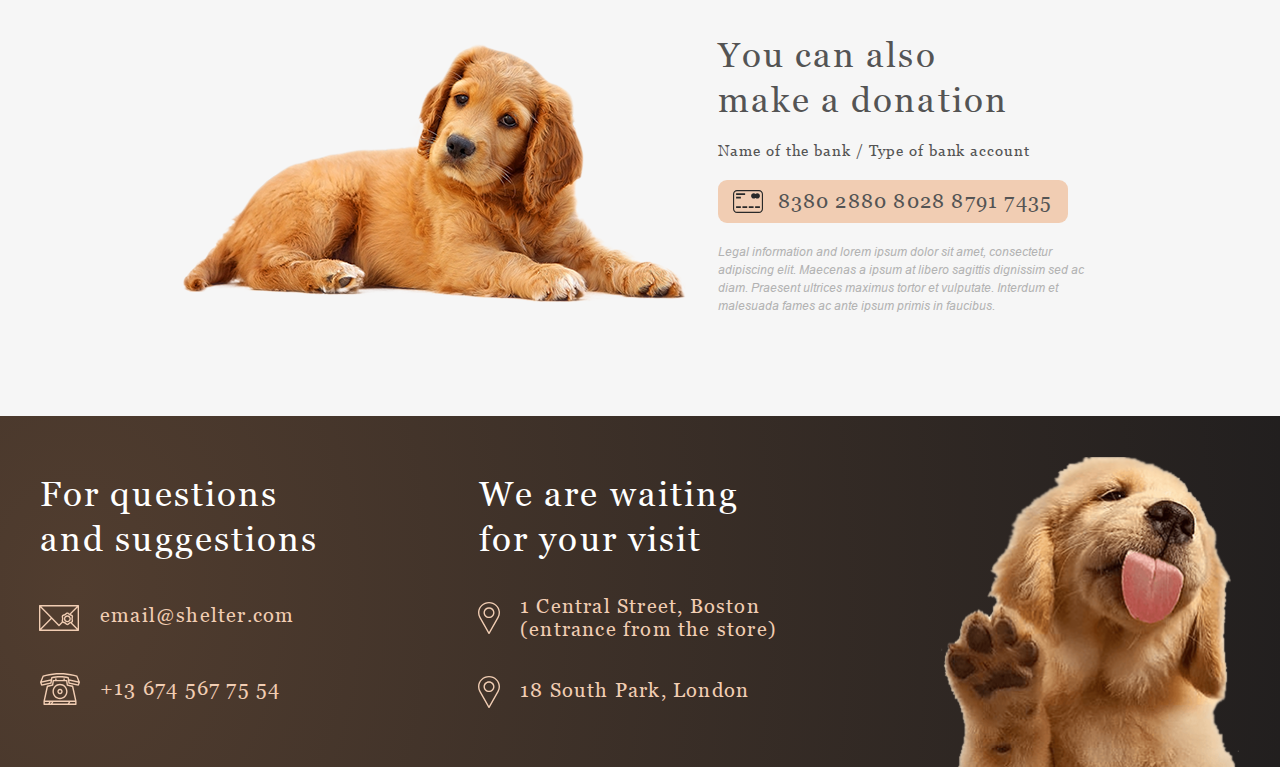
==== commit 3261880d: "feat: add styles for modal-window" ====
--- a/pages/main/index.html
+++ b/pages/main/index.html
@@ -34,10 +34,10 @@
                     <a href="../pets/index.html"><p class="paragraph-l paragraph-mobile-menu">Our pets</p></a>
                 </li>
                 <li class="nav-menu__item paragraph-l">
-                    <a href="#"><p class="paragraph-l paragraph-mobile-menu">Help the shelter</p></a>
+                    <a href="#help-shelter"><p class="paragraph-l paragraph-mobile-menu">Help the shelter</p></a>
                 </li>
                 <li class="nav-menu__item paragraph-l">
-                    <a href="#"><p class="paragraph-l paragraph-mobile-menu">Contacts</p></a>
+                    <a href="#contacts"><p class="paragraph-l paragraph-mobile-menu">Contacts</p></a>
                 </li>
             </ul>
         </nav>
--- a/SCSS/main.css
+++ b/SCSS/main.css
@@ -268,6 +268,14 @@
   padding-left: 4px;
 }
 
+.no-scroll {
+  overflow-y: hidden;
+}
+
+.hidden {
+  display: none;
+}
+
 .button {
   padding: 16px 45px;
   height: 52px;
@@ -694,11 +702,7 @@
   .pets-cards {
     gap: 39px;
     justify-content: space-evenly;
-  }
-}
-@media screen and (max-width: 768px) {
-  .pets-cards {
-    justify-content: space-between;
+    left: 0;
   }
 }
 @media screen and (max-width: 767.5px) {
@@ -708,9 +712,16 @@
 }
 .pets-cards .item {
   display: flex;
-  justify-content: space-between;
+  justify-content: center;
   align-items: center;
   gap: 90px;
+  cursor: pointer;
+  min-width: 990px;
+}
+@media screen and (max-width: 1279.5px) {
+  .pets-cards .item {
+    gap: 39px;
+  }
 }
 .pets-cards .pets-card {
   width: 270px;
@@ -748,7 +759,89 @@
   margin-bottom: 30px;
 }
 
-@keyframes move-right {
+.modal-window {
+  position: fixed;
+  width: 900px;
+  height: 500px;
+  top: 50%;
+  left: 50%;
+  transform: translate(-50%, -50%);
+  box-shadow: 0px 2px 35px 14px rgba(13, 13, 13, 0.04);
+  border-radius: 9px;
+  z-index: 5;
+}
+.modal-window__wrapper {
+  display: flex;
+  border-radius: 9px;
+  gap: 29px;
+  position: absolute;
+  left: 0;
+  bottom: 0;
+  color: #000000;
+  background: #FAFAFA;
+}
+.modal-window__content {
+  margin-right: 20px;
+}
+.modal-window .btn-close-window {
+  position: absolute;
+  width: 52px;
+  height: 52px;
+  border: 2px solid #F1CDB3;
+  border-radius: 100px;
+  right: -45px;
+  top: -50px;
+}
+.modal-window .btn-close-window:before, .modal-window .btn-close-window:after {
+  position: absolute;
+  content: "";
+  background: #292929;
+  width: 12px;
+  height: 1px;
+  left: 18px;
+  top: 24px;
+}
+.modal-window .btn-close-window:before {
+  transform: rotate(45deg);
+}
+.modal-window .btn-close-window:after {
+  transform: rotate(-45deg);
+}
+.modal-window .pets-card__photo {
+  width: 500px;
+  height: 500px;
+  border-radius: 9px 0px 0px 9px;
+}
+.modal-window .pets-card__name {
+  color: #000000;
+  margin-top: 50px;
+  margin-bottom: 10px;
+}
+.modal-window .pets-card__breed {
+  margin-bottom: 40px;
+}
+.modal-window .pets-card__description {
+  margin-bottom: 40px;
+}
+.modal-window .h5-modal-window {
+  margin-bottom: 10px;
+  position: relative;
+  padding-left: 15px;
+}
+.modal-window .h5-modal-window:before {
+  position: absolute;
+  left: 0;
+  top: 6px;
+  content: "";
+  width: 4px;
+  height: 4px;
+  border-radius: 50%;
+  background: #F1CDB3;
+}
+.modal-window .h5-modal-window:last-child {
+  margin-bottom: 0;
+}
+@keyframes move-right-3card {
   from {
     left: -1080px;
   }
@@ -756,12 +849,23 @@
     left: -2160px;
   }
 }
-.transition-right {
-  animation-name: move-right;
-  animation-duration: 3s;
-}
-
-@keyframes move-left {
+@keyframes move-right-2card {
+  from {
+    left: 0;
+  }
+  to {
+    left: -1030px;
+  }
+}
+@keyframes move-right-1card {
+  from {
+    left: 0;
+  }
+  to {
+    left: -1030px;
+  }
+}
+@keyframes move-left-3card {
   from {
     left: -1080px;
   }
@@ -769,9 +873,58 @@
     left: 0;
   }
 }
-.transition-left {
-  animation-name: move-left;
-  animation-duration: 3s;
+@keyframes move-left-2card {
+  from {
+    left: 0;
+  }
+  to {
+    left: 1030px;
+  }
+}
+@keyframes move-left-1card {
+  from {
+    left: 0;
+  }
+  to {
+    left: 1030px;
+  }
+}
+@media screen and (min-width: 1280px) {
+  .transition-right {
+    animation-name: move-right-3card;
+    animation-duration: 1s;
+  }
+}
+@media screen and (max-width: 1279.5px) {
+  .transition-right {
+    animation-name: move-right-2card;
+    animation-duration: 1s;
+  }
+}
+@media screen and (max-width: 767.5px) {
+  .transition-right {
+    animation-name: move-right-1card;
+    animation-duration: 1s;
+  }
+}
+
+@media screen and (min-width: 1280px) {
+  .transition-left {
+    animation-name: move-left-3card;
+    animation-duration: 1s;
+  }
+}
+@media screen and (max-width: 1279.5px) {
+  .transition-left {
+    animation-name: move-left-2card;
+    animation-duration: 1s;
+  }
+}
+@media screen and (max-width: 767.5px) {
+  .transition-left {
+    animation-name: move-left-1card;
+    animation-duration: 1s;
+  }
 }
 
 .help .content {
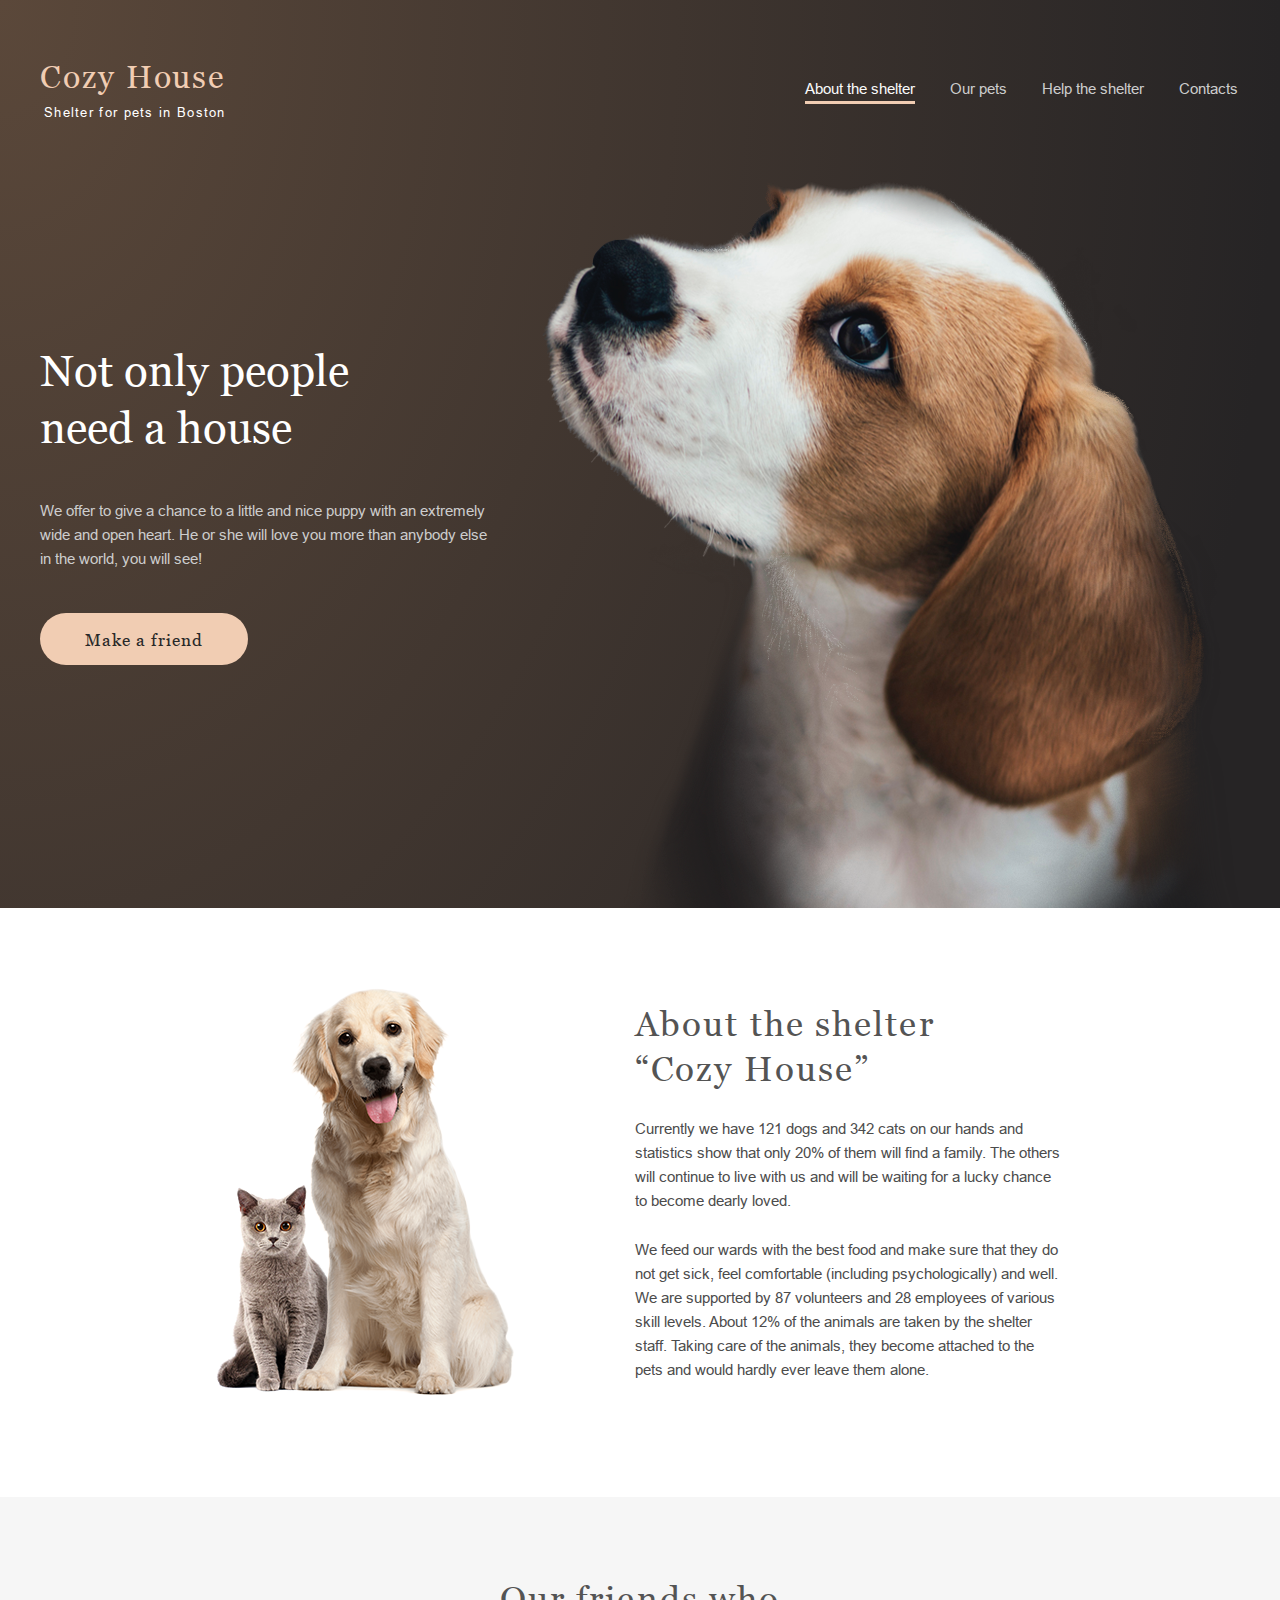
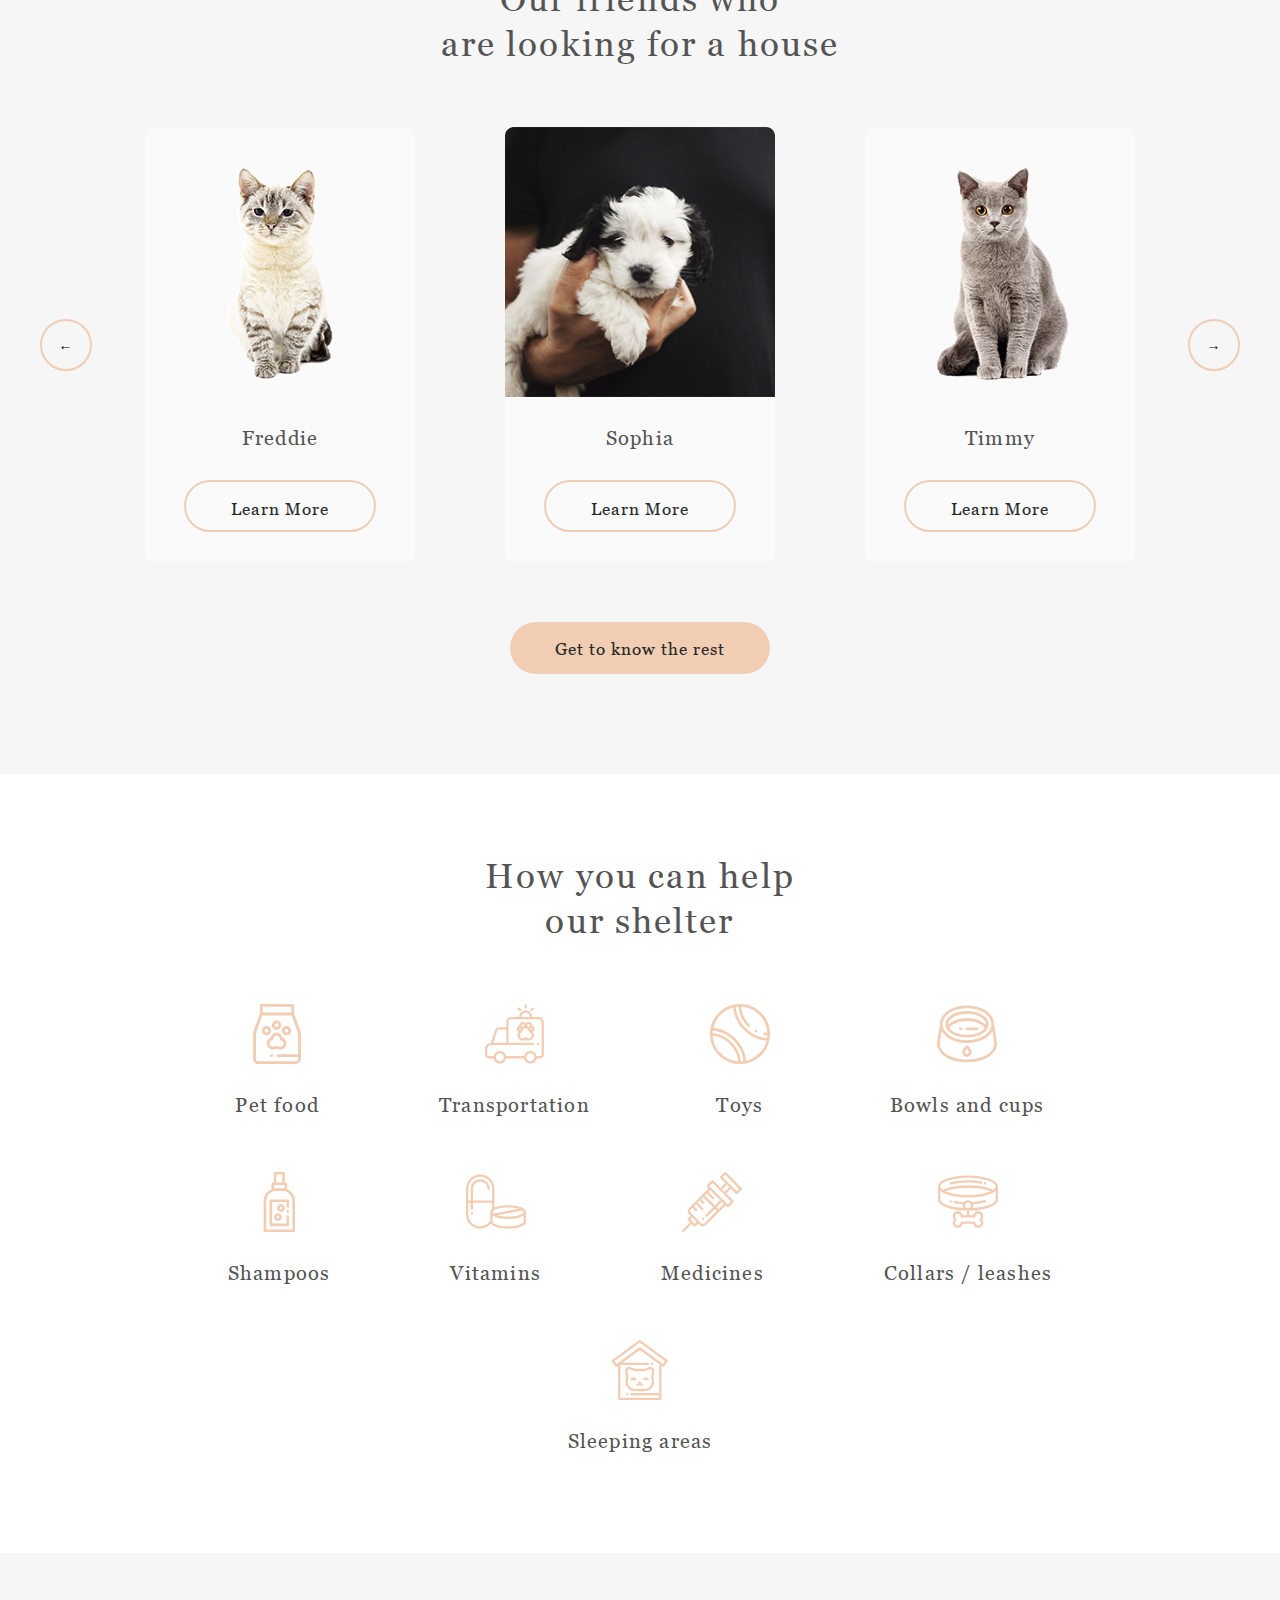
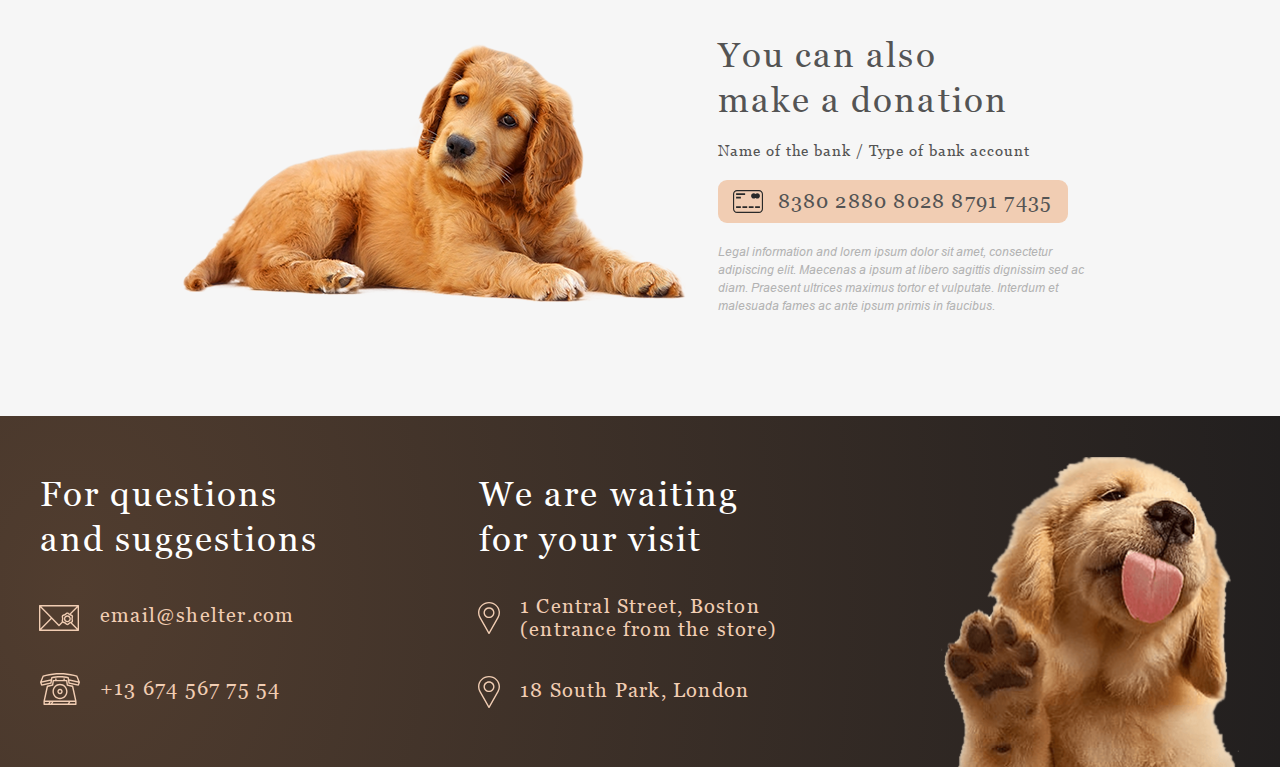
==== commit abd13675: "feat: add styles for modal-window" ====
--- a/pages/main/index.html
+++ b/pages/main/index.html
@@ -190,6 +190,7 @@
             <img class="footer__puppy" src="../../assets/images/footer-puppy.png" alt="puppy">
         </div>
     </footer>
+    <div class="shadow hidden"></div>
 </div>
 <script type="module" src="script.js"></script>
 </body>
--- a/SCSS/main.css
+++ b/SCSS/main.css
@@ -1,4 +1,4 @@
-.header.our-pets .nav-menu__item:hover, .donation .credit-card:hover, .pets-cards .pets-card:hover .button, .header .nav-menu__item_active, .header .nav-menu__item:hover, .switch:hover, .button:hover {
+.header.our-pets .nav-menu__item:hover, .donation .credit-card:hover, .modal-window .btn-close-window, .pets-cards .pets-card:hover .button, .header .nav-menu__item_active, .header .nav-menu__item:hover, .switch:hover, .button:hover {
   transition: all 0.3s ease-in-out;
 }
 
@@ -201,6 +201,15 @@
 @media screen and (max-width: 500px) {
   .help__item-title {
     font-size: 15px;
+    line-height: 110%;
+  }
+}
+
+@media screen and (max-width: 1279.5px) {
+  .pets-card__description {
+    font-size: 1.3rem;
+    font-style: normal;
+    font-weight: normal;
     line-height: 110%;
   }
 }
@@ -220,6 +229,7 @@
   left: 0;
   z-index: 1;
   background-color: rgba(41, 41, 41, 0.6);
+  cursor: pointer;
 }
 
 *, *:before, *:after {
@@ -274,6 +284,17 @@
 
 .hidden {
   display: none;
+}
+
+.shadow {
+  width: 100vw;
+  height: 100vh;
+  position: fixed;
+  top: 0;
+  left: 0;
+  z-index: 1;
+  background-color: rgba(41, 41, 41, 0.6);
+  cursor: pointer;
 }
 
 .button {
@@ -766,9 +787,22 @@
   top: 50%;
   left: 50%;
   transform: translate(-50%, -50%);
-  box-shadow: 0px 2px 35px 14px rgba(13, 13, 13, 0.04);
+  box-shadow: 0 2px 35px 14px rgba(13, 13, 13, 0.04);
   border-radius: 9px;
   z-index: 5;
+  cursor: default;
+}
+@media screen and (max-width: 1279.5px) {
+  .modal-window {
+    width: 630px;
+    height: 350px;
+  }
+}
+@media screen and (max-width: 767.5px) {
+  .modal-window {
+    width: 240px;
+    height: auto;
+  }
 }
 .modal-window__wrapper {
   display: flex;
@@ -780,8 +814,23 @@
   color: #000000;
   background: #FAFAFA;
 }
+@media screen and (max-width: 1279.5px) {
+  .modal-window__wrapper {
+    gap: 11px;
+  }
+}
 .modal-window__content {
   margin-right: 20px;
+}
+@media screen and (max-width: 1279.5px) {
+  .modal-window__content {
+    margin-right: 10px;
+  }
+}
+@media screen and (max-width: 767.5px) {
+  .modal-window__content {
+    margin: 10px;
+  }
 }
 .modal-window .btn-close-window {
   position: absolute;
@@ -791,6 +840,19 @@
   border-radius: 100px;
   right: -45px;
   top: -50px;
+  z-index: 5;
+  cursor: pointer;
+}
+@media screen and (max-width: 767.5px) {
+  .modal-window .btn-close-window {
+    right: -30px;
+  }
+}
+.modal-window .btn-close-window:hover {
+  background-color: #FDDCC4;
+}
+.modal-window .btn-close-window.hover {
+  background-color: #FDDCC4;
 }
 .modal-window .btn-close-window:before, .modal-window .btn-close-window:after {
   position: absolute;
@@ -810,23 +872,54 @@
 .modal-window .pets-card__photo {
   width: 500px;
   height: 500px;
-  border-radius: 9px 0px 0px 9px;
+  border-radius: 9px 0 0 9px;
+}
+@media screen and (max-width: 1279.5px) {
+  .modal-window .pets-card__photo {
+    width: 350px;
+    height: 350px;
+  }
+}
+@media screen and (max-width: 767.5px) {
+  .modal-window .pets-card__photo {
+    display: none;
+  }
 }
 .modal-window .pets-card__name {
   color: #000000;
   margin-top: 50px;
   margin-bottom: 10px;
 }
+@media screen and (max-width: 1279.5px) {
+  .modal-window .pets-card__name {
+    margin-top: 10px;
+  }
+}
 .modal-window .pets-card__breed {
   margin-bottom: 40px;
 }
+@media screen and (max-width: 1279.5px) {
+  .modal-window .pets-card__breed {
+    margin-bottom: 20px;
+  }
+}
 .modal-window .pets-card__description {
   margin-bottom: 40px;
+}
+@media screen and (max-width: 1279.5px) {
+  .modal-window .pets-card__description {
+    margin-bottom: 20px;
+  }
 }
 .modal-window .h5-modal-window {
   margin-bottom: 10px;
   position: relative;
   padding-left: 15px;
+}
+@media screen and (max-width: 1279.5px) {
+  .modal-window .h5-modal-window {
+    margin-bottom: 5px;
+  }
 }
 .modal-window .h5-modal-window:before {
   position: absolute;
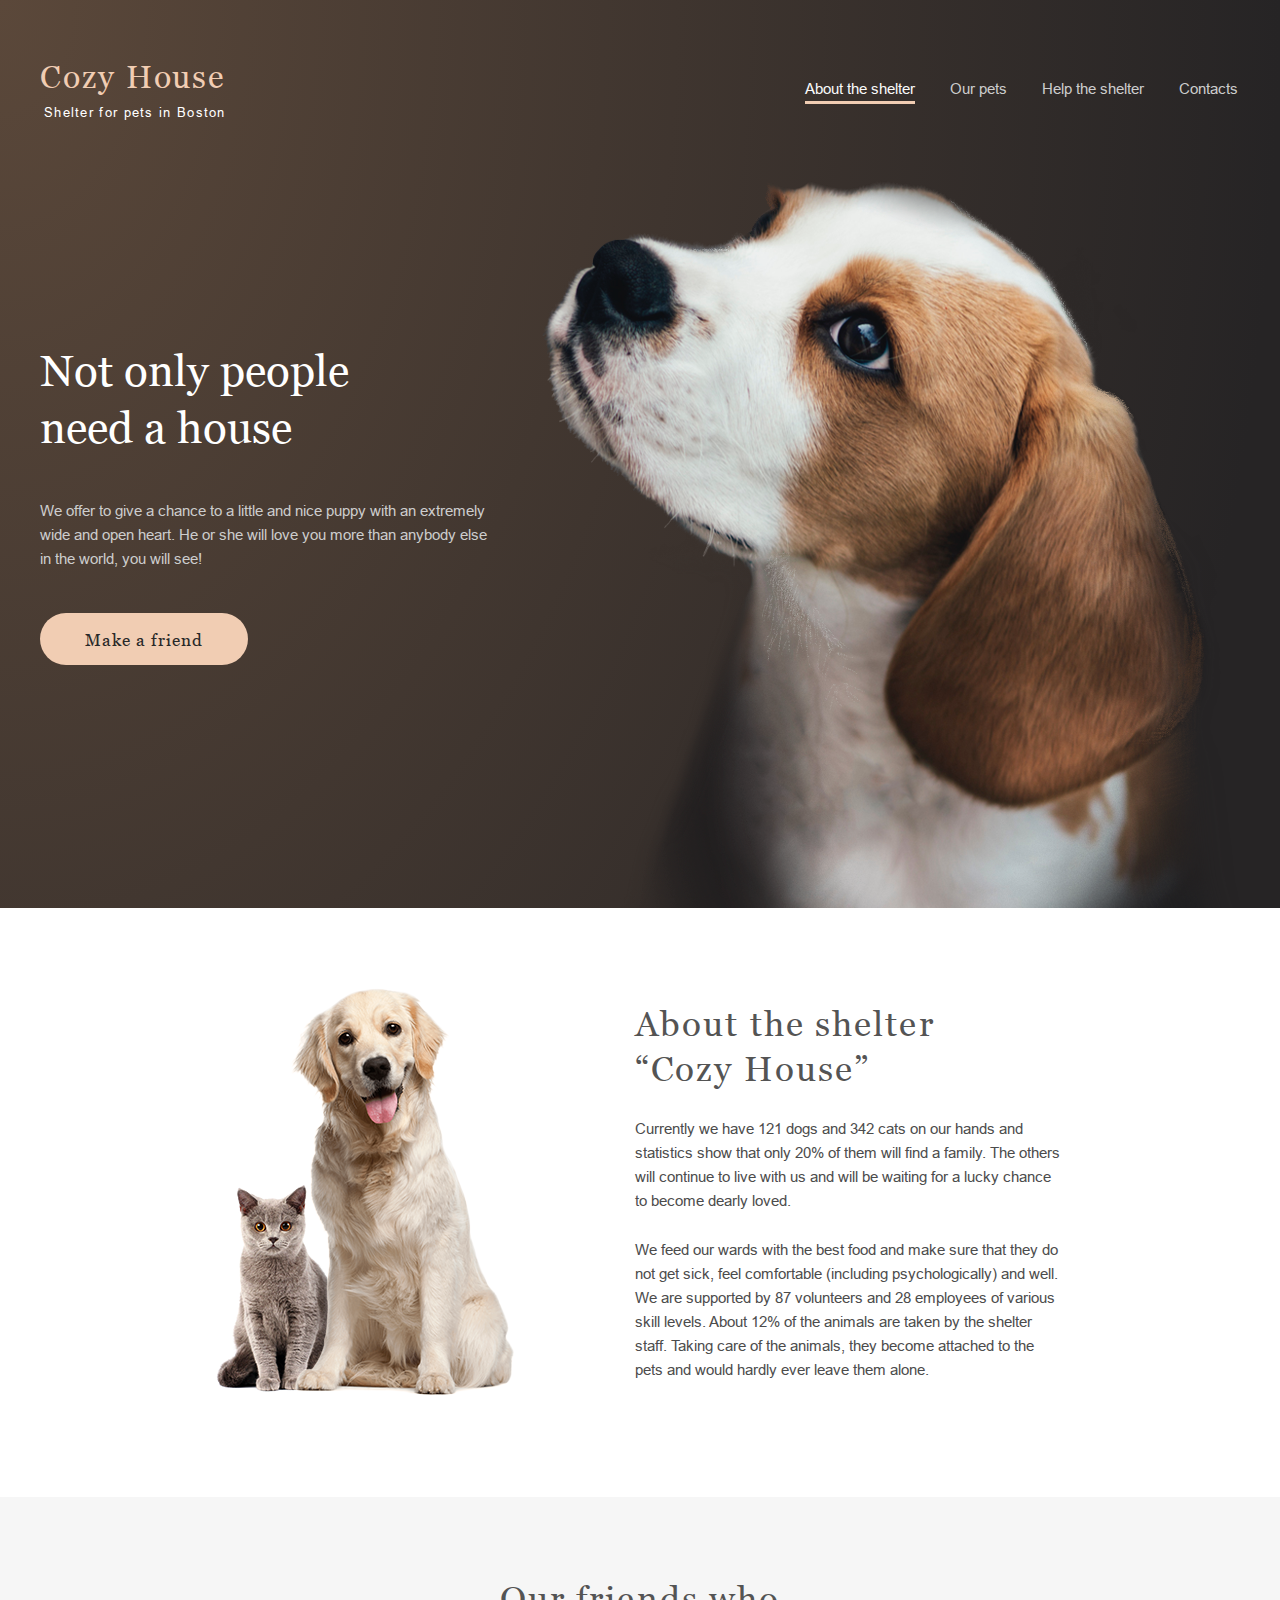
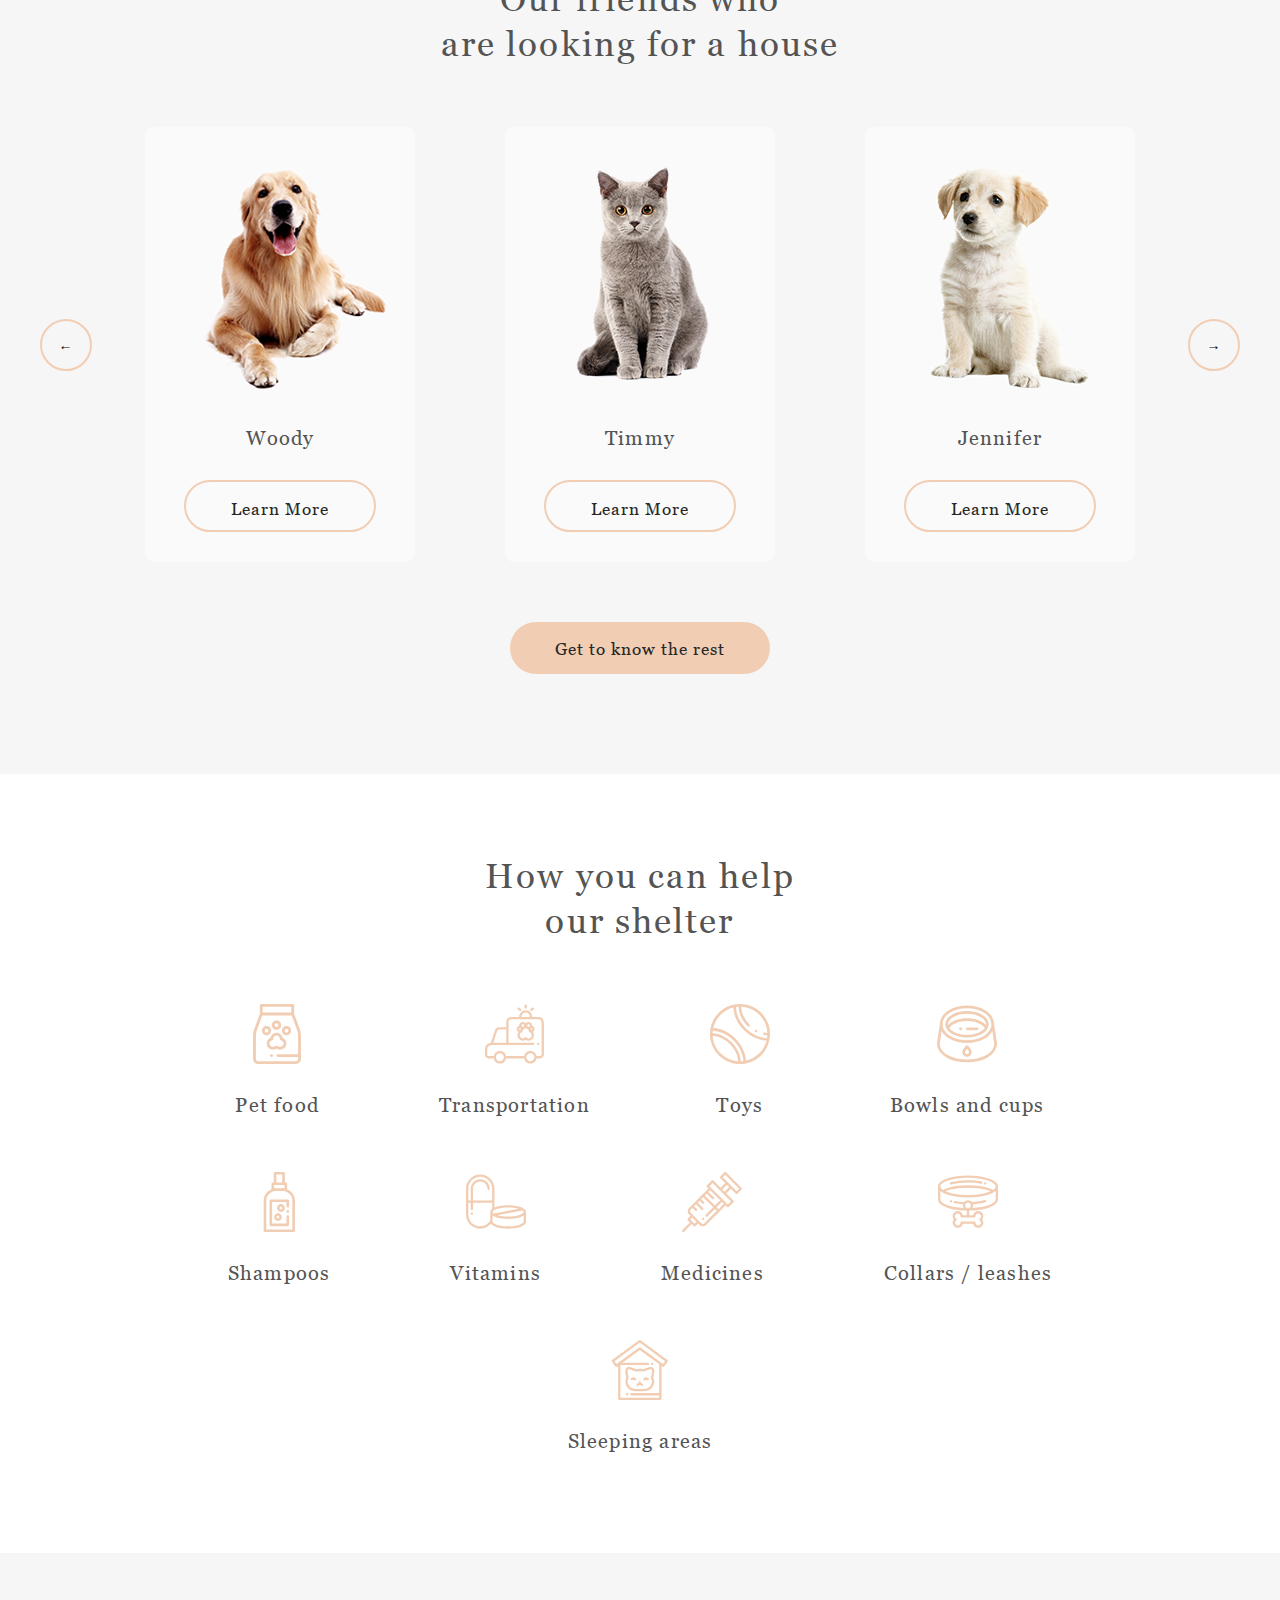
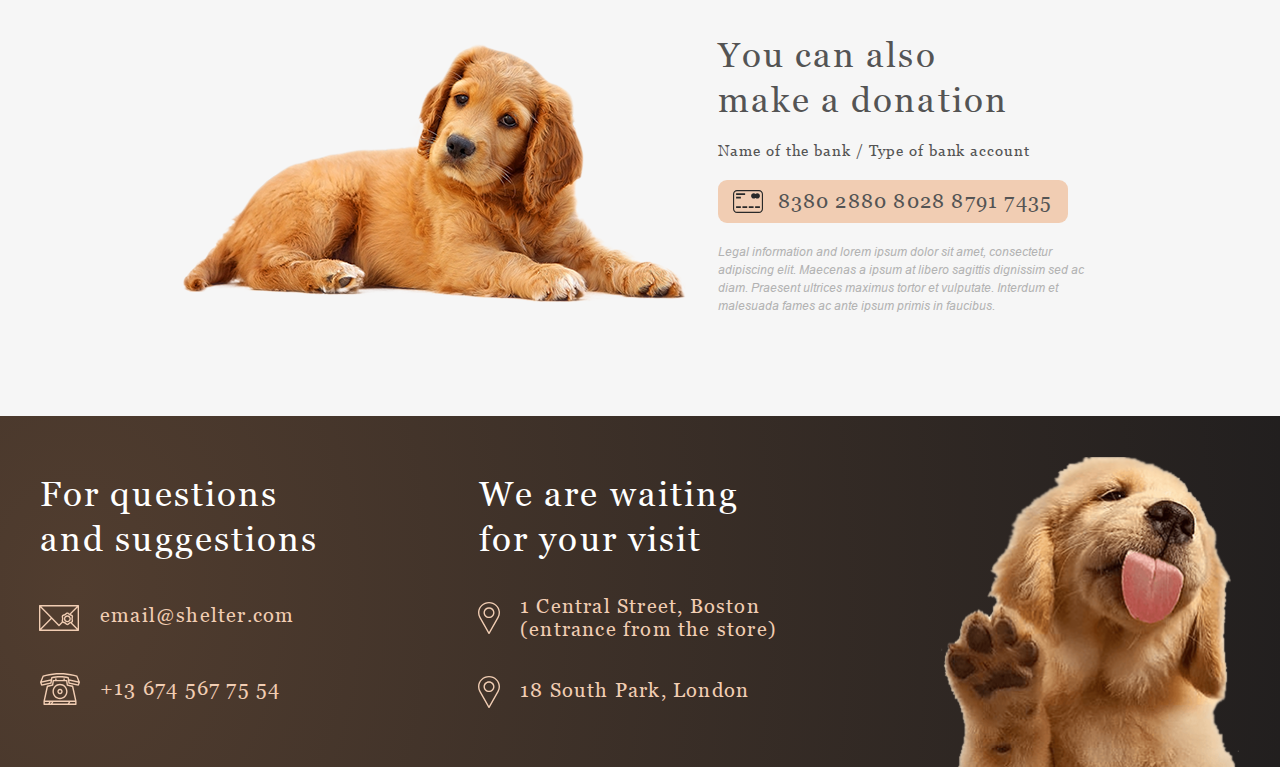
==== commit d9391339: "feat: fix mistake nav-menu" ====
--- a/pages/main/index.html
+++ b/pages/main/index.html
@@ -26,20 +26,22 @@
                     <p class="logo__subtitle">Shelter for pets in Boston</p>
                 </a>
             </div>
-            <ul class="nav-menu__list">
-                <li class="nav-menu__item paragraph-l nav-menu__item_active">
-                    <a href="#"><p class="paragraph-l paragraph-mobile-menu">About the shelter</p></a>
-                </li>
-                <li class="nav-menu__item paragraph-l">
-                    <a href="../pets/index.html"><p class="paragraph-l paragraph-mobile-menu">Our pets</p></a>
-                </li>
-                <li class="nav-menu__item paragraph-l">
-                    <a href="#help-shelter"><p class="paragraph-l paragraph-mobile-menu">Help the shelter</p></a>
-                </li>
-                <li class="nav-menu__item paragraph-l">
-                    <a href="#contacts"><p class="paragraph-l paragraph-mobile-menu">Contacts</p></a>
-                </li>
-            </ul>
+            <div class="nav-menu__container">
+                <ul class="nav-menu__list">
+                    <li class="nav-menu__item paragraph-l nav-menu__item_active">
+                        <a href="#"><p class="paragraph-l paragraph-mobile-menu">About the shelter</p></a>
+                    </li>
+                    <li class="nav-menu__item paragraph-l">
+                        <a href="../pets/index.html"><p class="paragraph-l paragraph-mobile-menu">Our pets</p></a>
+                    </li>
+                    <li class="nav-menu__item paragraph-l">
+                        <a href="#help-shelter"><p class="paragraph-l paragraph-mobile-menu">Help the shelter</p></a>
+                    </li>
+                    <li class="nav-menu__item paragraph-l">
+                        <a href="#contacts"><p class="paragraph-l paragraph-mobile-menu">Contacts</p></a>
+                    </li>
+                </ul>
+            </div>
         </nav>
     </header>
     <main class="main">
--- a/SCSS/main.css
+++ b/SCSS/main.css
@@ -1,4 +1,4 @@
-.header.our-pets .nav-menu__item:hover, .donation .credit-card:hover, .modal-window .btn-close-window, .pets-cards .pets-card:hover .button, .header .nav-menu__item_active, .header .nav-menu__item:hover, .switch:hover, .button:hover {
+.nav-menu-tablet .nav-menu__item_active, .nav-menu-tablet .nav-menu__item:hover, .header.our-pets .nav-menu__item:hover, .donation .credit-card:hover, .modal-window .btn-close-window, .pets-cards .pets-card:hover .button, .header .nav-menu__item_active, .header .nav-menu__item:hover, .switch:hover, .button:hover {
   transition: all 0.3s ease-in-out;
 }
 
@@ -111,7 +111,7 @@
   line-height: 45px;
 }
 
-@media screen and (max-width: 767px) {
+@media screen and (max-width: 767.5px) {
   .h3-mobile {
     font-size: 2.5rem;
     font-style: normal;
@@ -165,7 +165,7 @@
   line-height: 150%;
 }
 
-@media screen and (max-width: 767px) {
+@media screen and (max-width: 767.5px) {
   .paragraph-mobile-menu {
     font-size: 3.2rem;
     font-style: normal;
@@ -254,12 +254,12 @@
 .wrapper {
   margin: 0 40px;
 }
-@media screen and (max-width: 778px) {
+@media screen and (max-width: 1279.5px) {
   .wrapper {
     margin: 0 30px;
   }
 }
-@media screen and (max-width: 500px) {
+@media screen and (max-width: 767.5px) {
   .wrapper {
     margin: 0 10px;
   }
@@ -292,7 +292,7 @@
   position: fixed;
   top: 0;
   left: 0;
-  z-index: 1;
+  z-index: 2;
   background-color: rgba(41, 41, 41, 0.6);
   cursor: pointer;
 }
@@ -435,6 +435,7 @@
 }
 @media screen and (max-width: 767.5px) {
   .header .nav-menu .logo {
+    width: 190px;
     display: block;
     margin-top: 30px;
     margin-left: 10px;
@@ -454,7 +455,7 @@
 }
 @media screen and (max-width: 767.5px) {
   .header .nav-menu__list {
-    padding-top: 158px;
+    margin-top: -60px;
     flex-direction: column;
     align-items: center;
     gap: 40px;
@@ -465,6 +466,15 @@
 }
 .header .nav-menu__item_active {
   border-bottom: 3px solid #F1CDB3;
+}
+
+@media screen and (max-width: 767.5px) {
+  .nav-menu__container {
+    height: 100%;
+    display: flex;
+    align-items: center;
+    justify-content: center;
+  }
 }
 
 .not-only {
@@ -513,7 +523,7 @@
     margin-left: -153px;
   }
 }
-@media screen and (max-width: 758px) {
+@media screen and (max-width: 767.5px) {
   .not-only__container .content .heading {
     margin-left: 0;
   }
@@ -755,6 +765,7 @@
   flex-direction: column;
   background: #FAFAFA;
   border-radius: 9px;
+  cursor: pointer;
 }
 @media screen and (max-width: 1279.5px) {
   .pets-cards .pets-card:last-child {
@@ -801,7 +812,6 @@
 @media screen and (max-width: 767.5px) {
   .modal-window {
     width: 240px;
-    height: auto;
   }
 }
 .modal-window__wrapper {
@@ -1488,6 +1498,11 @@
 .header.our-pets .logo__title {
   color: #545454;
 }
+@media screen and (max-width: 767.5px) {
+  .header.our-pets .nav-menu {
+    display: none;
+  }
+}
 .header.our-pets .nav-menu .logo__title {
   color: #F1CDB3;
 }
@@ -1501,24 +1516,125 @@
 .header.our-pets .nav-menu__item_active {
   color: #292929;
 }
-@media screen and (max-width: 767.5px) {
-  .header.our-pets .nav-menu__item_active {
-    color: #FAFAFA;
-  }
-}
 .header.our-pets .nav-menu__item:hover {
   color: #292929;
 }
-@media screen and (max-width: 767.5px) {
-  .header.our-pets .nav-menu__item:hover {
-    color: #FAFAFA;
-  }
-}
 .header.our-pets .burger span, .header.our-pets .burger:before, .header.our-pets .burger:after {
   background-color: #000000;
 }
 .header.our-pets .burger_open span, .header.our-pets .burger_open:before, .header.our-pets .burger_open:after {
   background-color: #F1CDB3;
+}
+
+.nav-menu-tablet {
+  display: none;
+}
+@media screen and (max-width: 767.5px) {
+  .nav-menu-tablet {
+    position: fixed;
+    display: block;
+    top: 0;
+    z-index: 3;
+    right: -100%;
+    max-width: 320px;
+    width: 100%;
+    height: 100%;
+    background: #FFFFFF;
+    transition: all 0.5s ease-in-out;
+  }
+}
+.nav-menu-tablet .logo {
+  width: 190px;
+  display: none;
+}
+.nav-menu-tablet .logo__title {
+  color: #545454;
+}
+.nav-menu-tablet .logo__subtitle {
+  color: #292929;
+}
+@media screen and (max-width: 767.5px) {
+  .nav-menu-tablet .logo {
+    display: block;
+    margin-top: 30px;
+    margin-left: 10px;
+  }
+}
+.nav-menu-tablet .nav-menu__list {
+  display: flex;
+  justify-content: "";
+  align-items: "";
+  gap: 35px;
+  margin: 0 2px 0 0;
+}
+@media screen and (max-width: 768px) {
+  .nav-menu-tablet .nav-menu__list {
+    margin: -1px 2px 0 0;
+  }
+}
+@media screen and (max-width: 767.5px) {
+  .nav-menu-tablet .nav-menu__list {
+    margin-top: -60px;
+    flex-direction: column;
+    align-items: center;
+    gap: 40px;
+  }
+}
+.nav-menu-tablet .nav-menu__item {
+  color: #545454;
+}
+.nav-menu-tablet .nav-menu__item_active, .nav-menu-tablet .nav-menu__item:hover {
+  color: #292929;
+}
+.nav-menu-tablet .nav-menu__item_active {
+  border-bottom: 3px solid #F1CDB3;
+}
+
+@media screen and (max-width: 767.5px) {
+  .our-pets .burger {
+    display: block;
+    position: fixed;
+    right: 53px;
+    top: 50px;
+    width: 30px;
+    height: 22px;
+    z-index: 50;
+    cursor: pointer;
+    transition: all 0.3s ease-in-out;
+  }
+  .our-pets .burger span, .our-pets .burger:before, .our-pets .burger:after {
+    position: absolute;
+    width: 100%;
+    height: 2px;
+    background-color: #000000;
+    transition: all 0.3s ease-in-out;
+  }
+  .our-pets .burger span {
+    left: 0;
+    top: 10px;
+  }
+  .our-pets .burger:before, .our-pets .burger:after {
+    content: "";
+  }
+  .our-pets .burger:before {
+    top: 0;
+  }
+  .our-pets .burger:after {
+    bottom: 0;
+  }
+  .our-pets .burger:hover:before {
+    top: 2px;
+  }
+  .our-pets .burger:hover:after {
+    bottom: 2px;
+  }
+  .our-pets .burger_open {
+    transform: rotate(90deg);
+  }
+}
+
+.nav-menu_open {
+  right: 0;
 }
 
 .main.our-pets {
@@ -1561,46 +1677,58 @@
     padding-bottom: 44px;
   }
 }
+.main.our-pets .pets-container {
+  width: 1200px;
+  margin: 0 auto;
+}
+@media screen and (max-width: 1279.5px) {
+  .main.our-pets .pets-container {
+    width: 580px;
+  }
+}
+@media screen and (max-width: 767.5px) {
+  .main.our-pets .pets-container {
+    width: 270px;
+  }
+}
+@media screen and (max-width: 1279.5px) {
+  .main.our-pets .pets-card:last-child {
+    display: flex;
+  }
+}
+@media screen and (max-width: 767.5px) {
+  .main.our-pets .pets-card:nth-last-child(2) {
+    display: flex;
+  }
+}
 .main.our-pets .pets-cards {
   display: flex;
-  flex-wrap: wrap;
   row-gap: 30px;
   column-gap: 0;
   justify-content: space-between;
   margin-bottom: 60px;
   width: 100%;
   min-width: 270px;
-}
-@media screen and (max-width: 1279.5px) {
-  .main.our-pets .pets-cards {
-    justify-content: space-evenly;
-    column-gap: 200px;
-  }
-  .main.our-pets .pets-cards .pets-card:nth-last-child(2) {
-    display: none;
-  }
-}
-@media screen and (max-width: 900px) {
-  .main.our-pets .pets-cards {
-    column-gap: 0;
-  }
-}
-@media screen and (max-width: 768px) {
-  .main.our-pets .pets-cards {
-    width: 82%;
-    margin: 0 auto 40px;
-    justify-content: space-between;
-  }
-}
-@media screen and (max-width: 767.5px) {
-  .main.our-pets .pets-cards {
-    justify-content: center;
-    flex-direction: column;
-  }
-  .main.our-pets .pets-cards .pets-card:nth-last-child(3),
-.main.our-pets .pets-cards .pets-card:nth-last-child(4),
-.main.our-pets .pets-cards .pets-card:nth-last-child(5) {
-    display: none;
+  left: 0;
+  transition: all 0.5s ease-in-out;
+}
+.main.our-pets .pets-card__page {
+  display: flex;
+  flex-wrap: wrap;
+  row-gap: 30px;
+  column-gap: 40px;
+  min-width: 1200px;
+  min-height: 930px;
+}
+@media screen and (max-width: 1279.5px) {
+  .main.our-pets .pets-card__page {
+    min-width: 580px;
+    min-height: 1365px;
+  }
+}
+@media screen and (max-width: 767.5px) {
+  .main.our-pets .pets-card__page {
+    min-width: 270px;
   }
 }
 .main.our-pets .slider-navigation {
